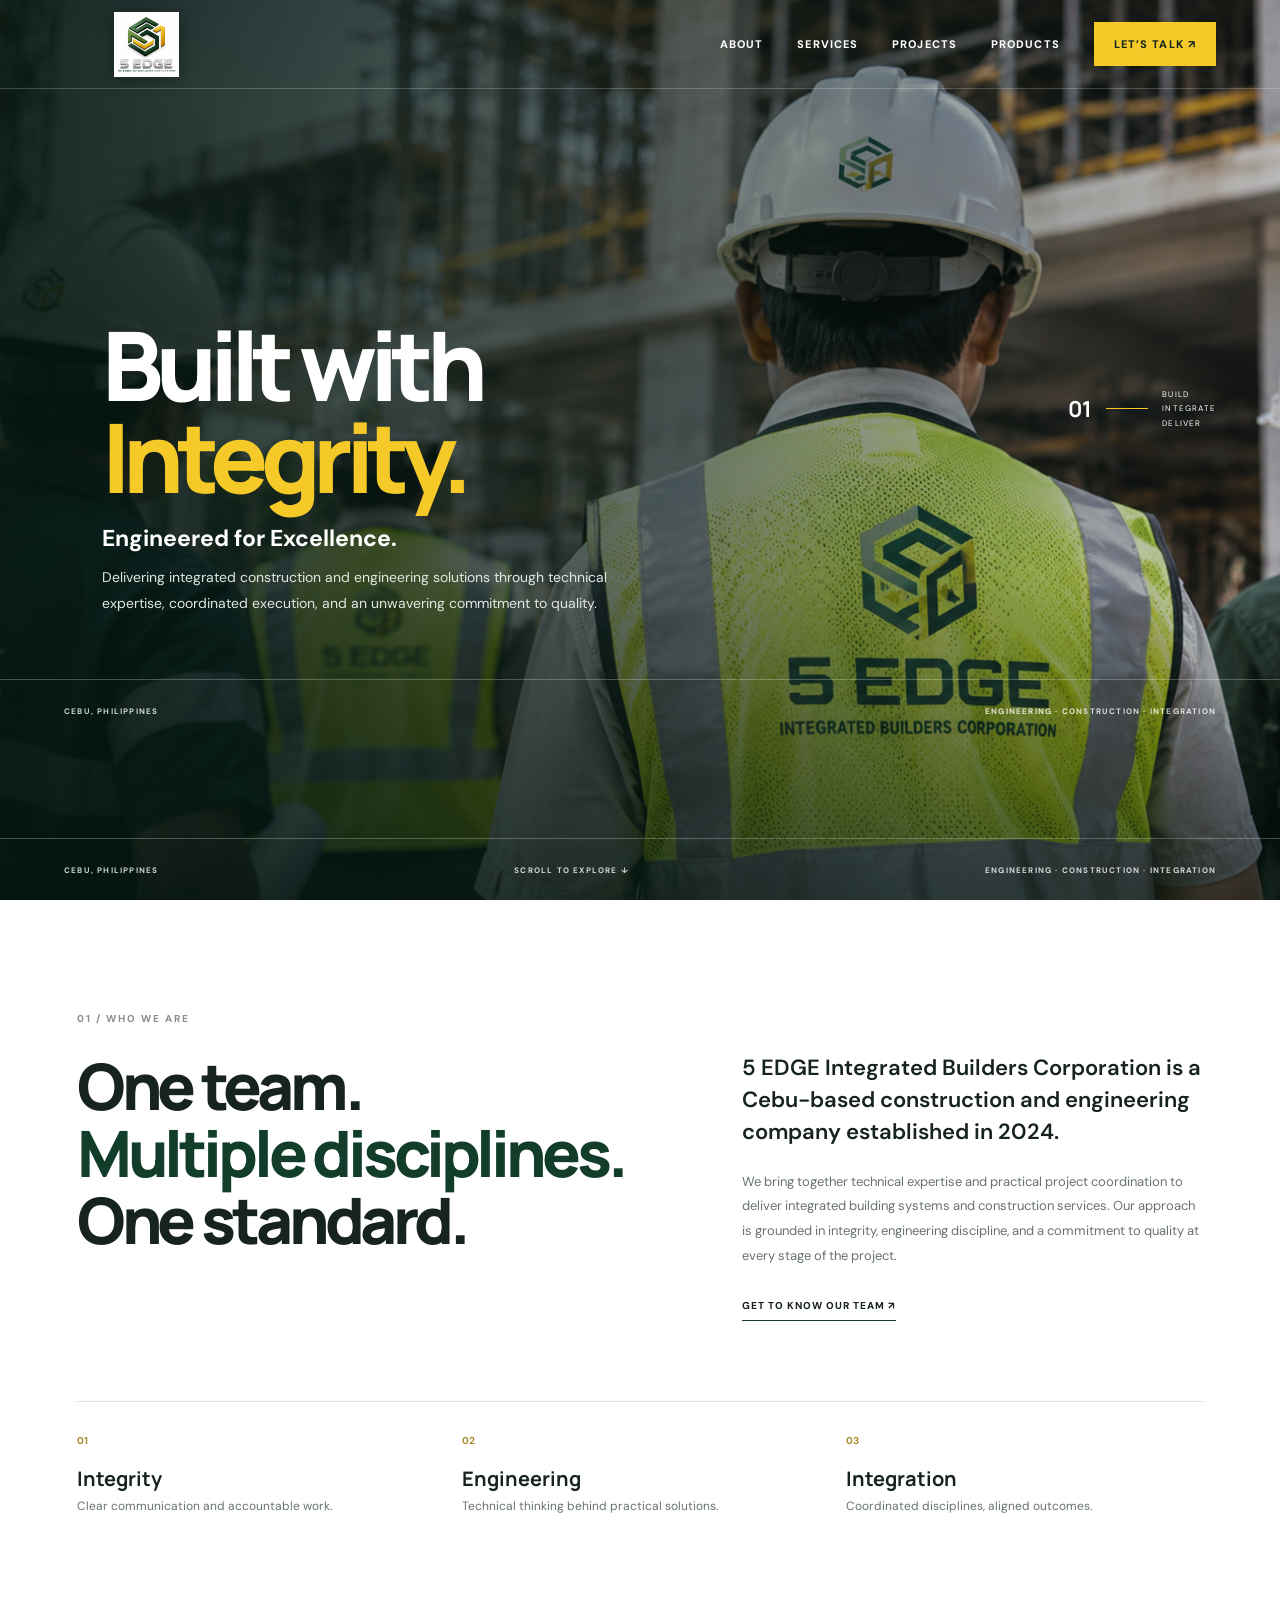
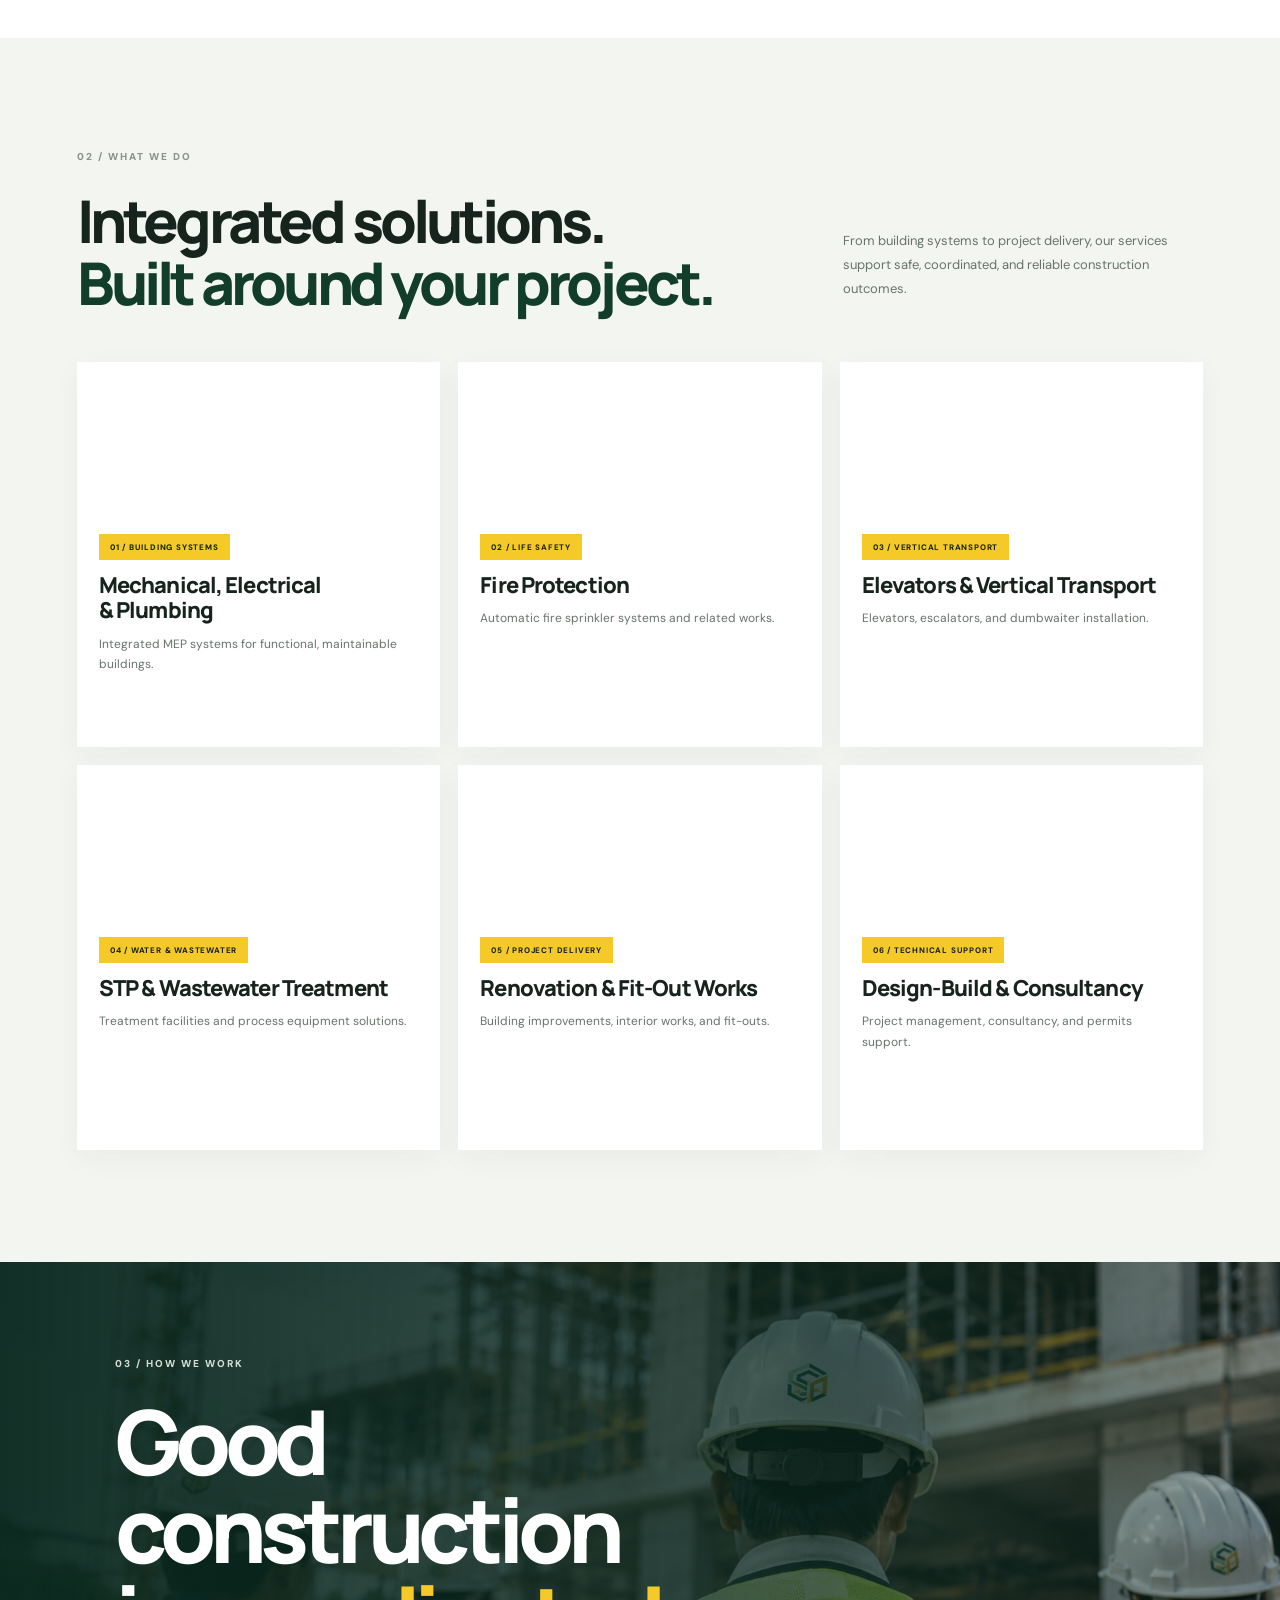
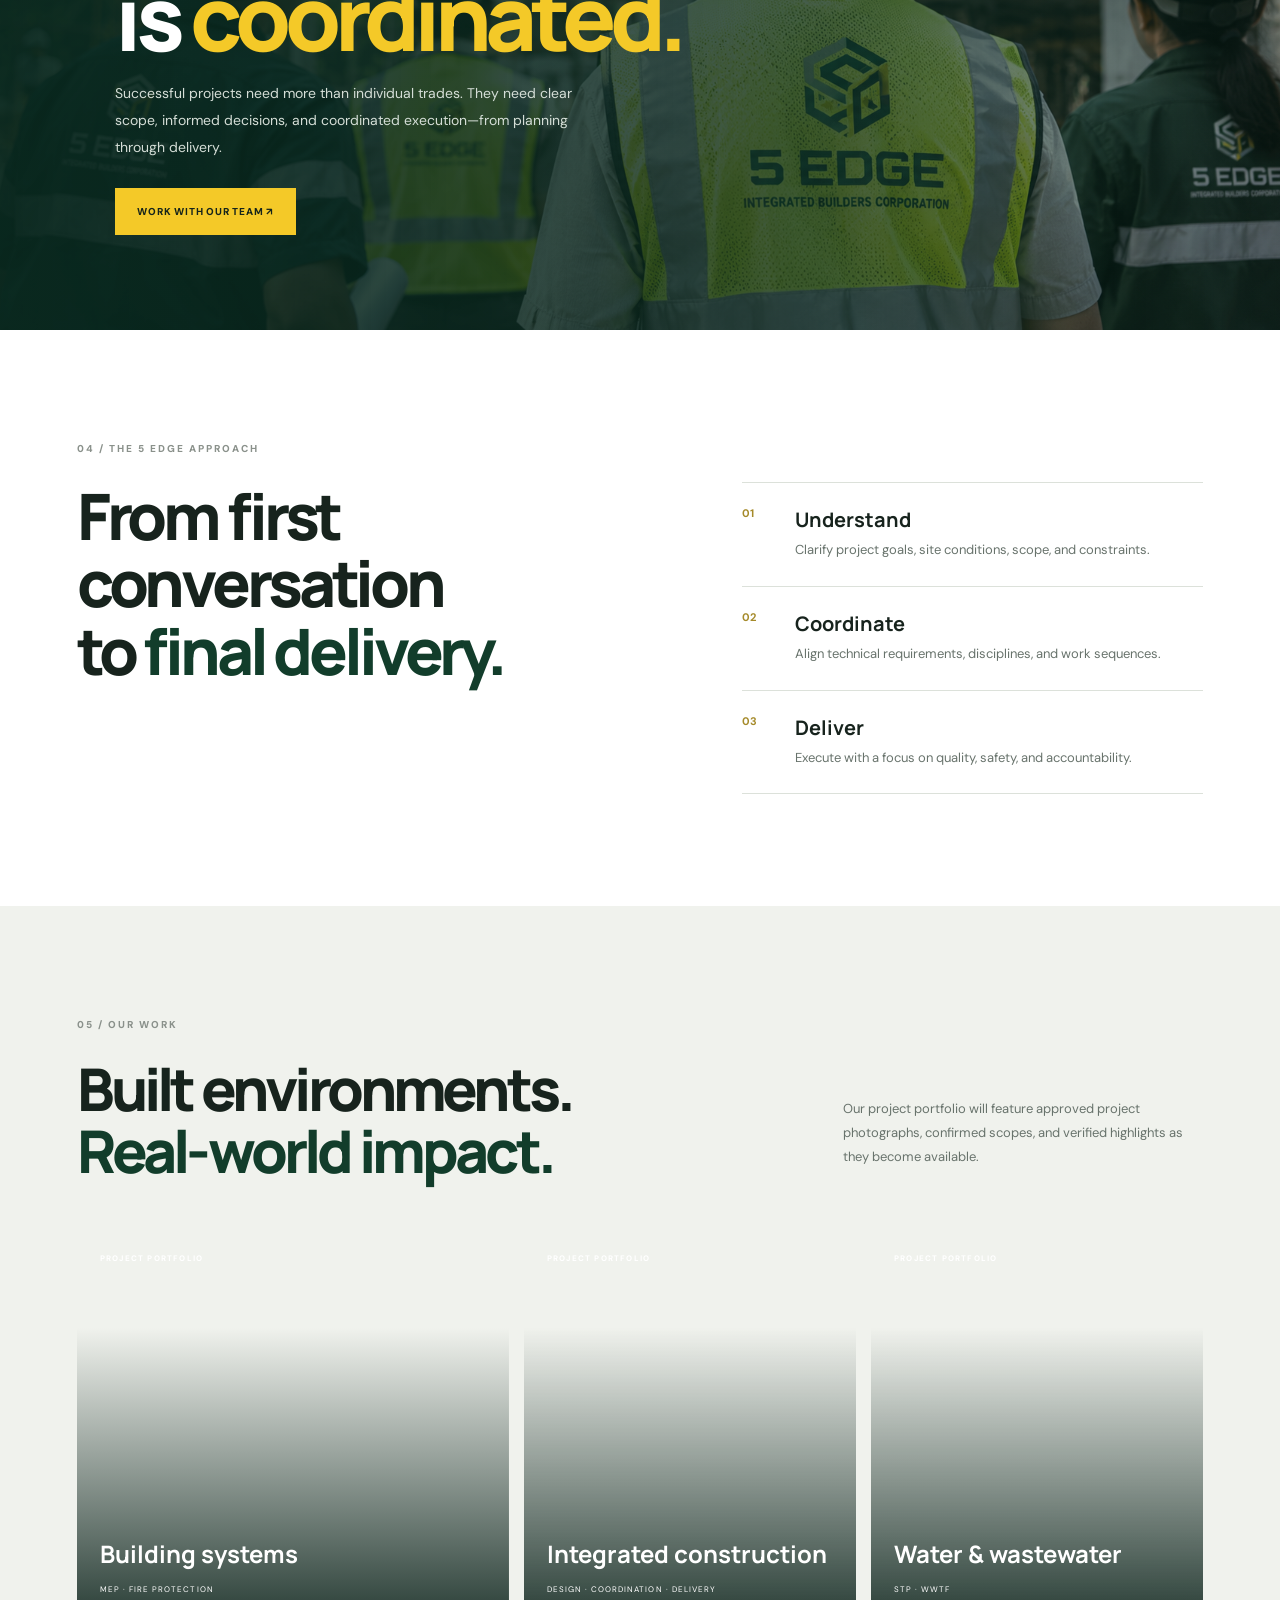
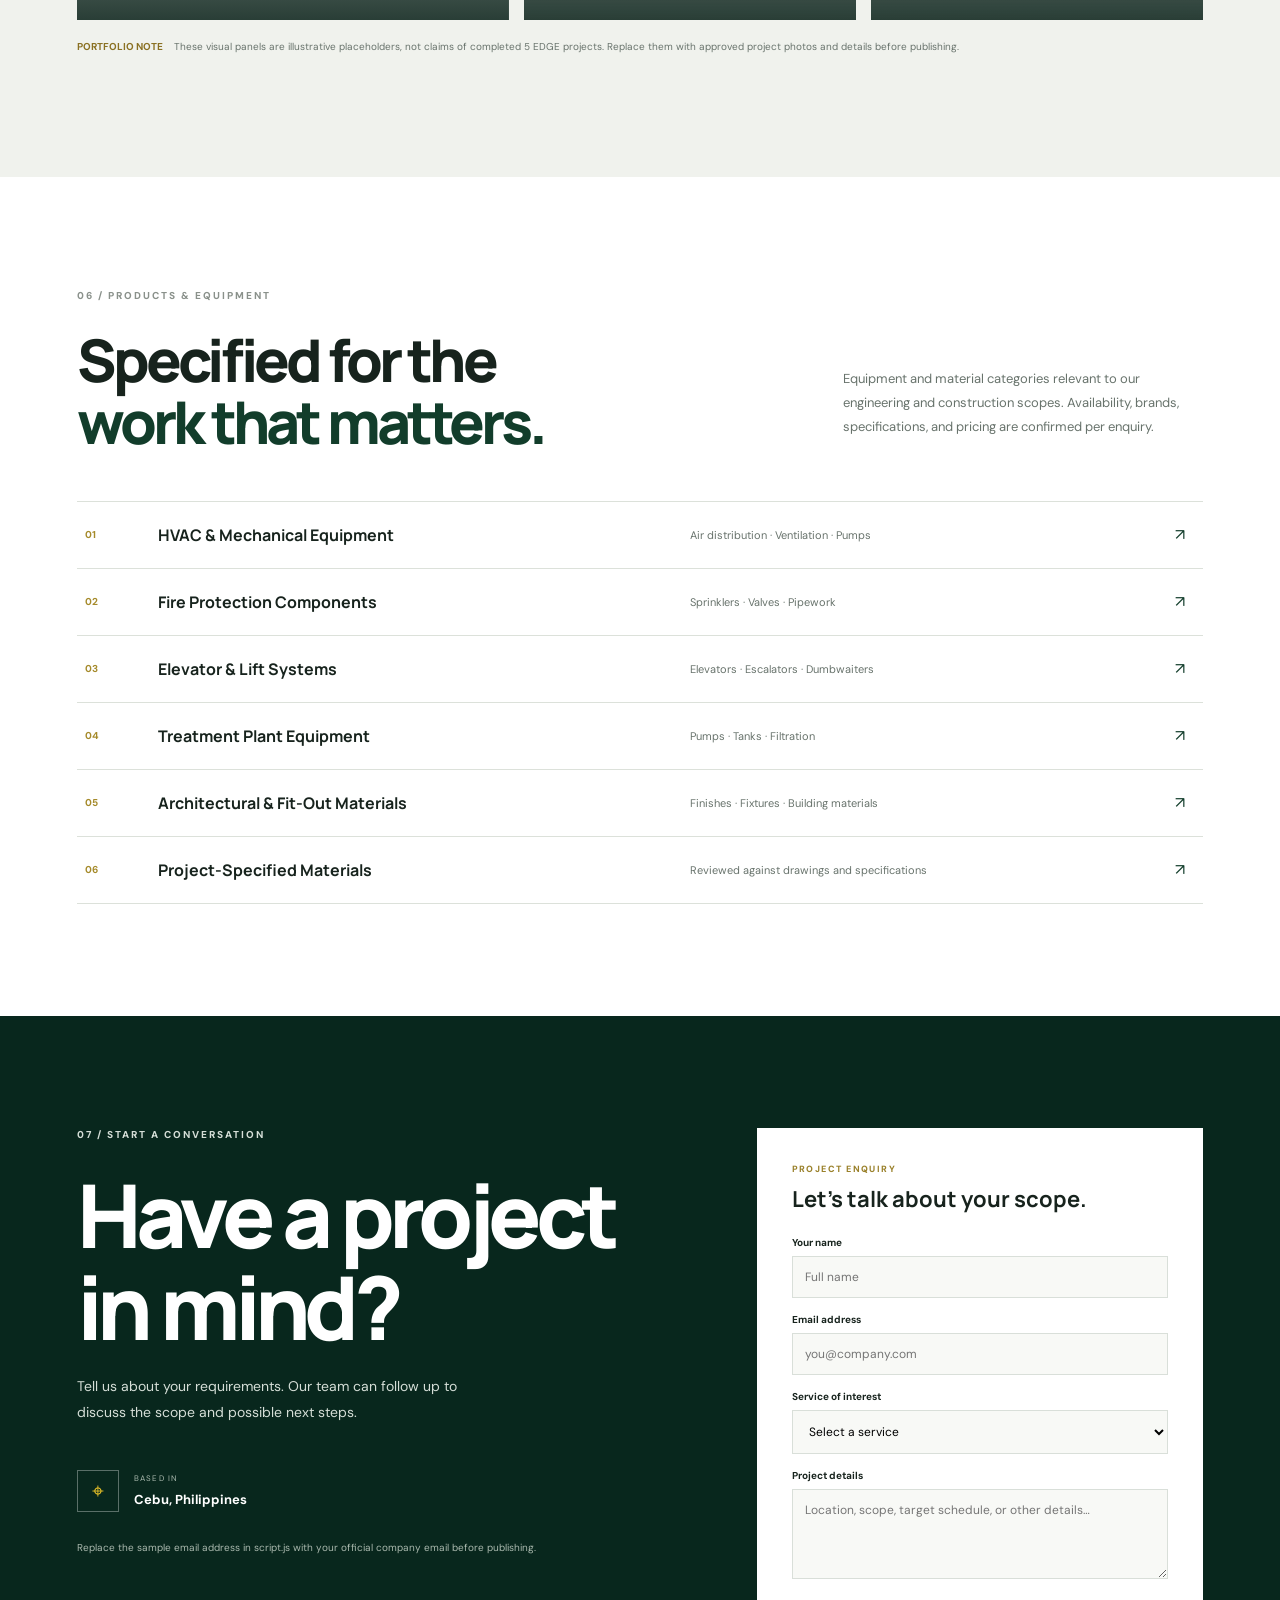
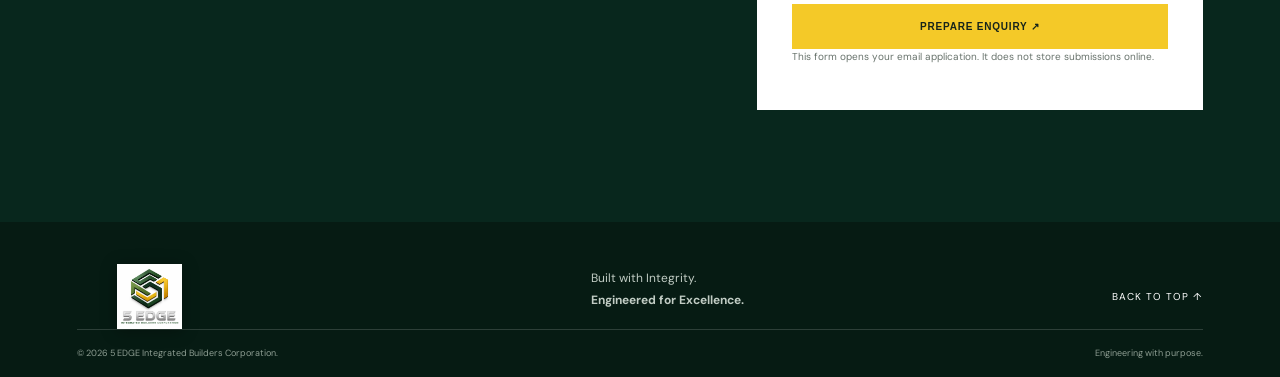
==== index.html @ 118cec7f "Update index.html" ====
<!DOCTYPE html>
<!DOCTYPE html>
<html lang="en">
 <head>
  <meta charset="utf-8"/>
  <meta content="width=device-width,initial-scale=1" name="viewport"/>
  <meta content="#123d2b" name="theme-color"/>
  <meta content="5 EDGE Integrated Builders Corporation delivers integrated construction and engineering solutions." name="description"/>
  <title>
   5 EDGE Integrated Builders Corporation | Engineering &amp; Construction
  </title>
  <link href="assets/company-logo.png" rel="icon"/>
  <link href="https://fonts.googleapis.com" rel="preconnect"/>
  <link crossorigin="" href="https://fonts.gstatic.com" rel="preconnect"/>
  <link href="https://fonts.googleapis.com/css2?family=DM+Sans:wght@400;500;600;700;800&amp;family=Manrope:wght@400;500;600;700;800&amp;display=swap" rel="stylesheet"/>
  <link href="styles.css" rel="stylesheet"/>
 </head>
 <body>
  <a class="skip" href="#main">
   Skip to content
  </a>
  <header class="header" id="top">
   <div class="nav-wrap">
    <a class="brand" href="#top">
     <img alt="5 EDGE Integrated Builders Corporation" src="assets/company-logo.png"/>
    </a>
    <button aria-expanded="false" aria-label="Open navigation" class="menu-toggle">
     ☰
    </button>
    <nav id="nav">
     <a href="#about">
      About
     </a>
     <a href="#services">
      Services
     </a>
     <a href="#projects">
      Projects
     </a>
     <a href="#products">
      Products
     </a>
     <a class="nav-cta" href="#contact">
      Let&rsquo;s Talk &nearrow;
     </a>
    </nav>
   </div>
  </header>
  <main id="main">
   <section class="hero">
    <div class="hero-photo">
    </div>
    <div class="hero-overlay">
    </div>
    <div class="hero-content">

    <!-- COMPANY TAGLINE -->
    <h1>
        Built with
        <br>
        <em>Integrity.</em>
    </h1>

    <h2>
        Engineered for Excellence.
    </h2>

    <!-- COMPANY DESCRIPTION -->
    <p class="hero-desc">
        Delivering integrated construction and engineering
        solutions through technical expertise, coordinated
        execution, and an unwavering commitment to quality.
    </p>

    <!-- HERO FOOTER -->
    <div class="hero-foot">

        <span>
            CEBU, PHILIPPINES
        </span>

        <span>
            ENGINEERING &middot; CONSTRUCTION &middot; INTEGRATION
        </span>

    </div>

    </div>
    <div class="hero-index">
     <b>
      01
     </b>
     <span>
     </span>
     <small>
      BUILD
      <br/>
      INTEGRATE
      <br/>
      DELIVER
     </small>
    </div>
    <div class="hero-foot">
     <span>
      CEBU, PHILIPPINES
     </span>
     <span>
      SCROLL TO EXPLORE &darr;
     </span>
     <span>
      ENGINEERING &middot; CONSTRUCTION &middot; INTEGRATION
     </span>
    </div>
   </section>
   <section class="section intro" id="about">
    <p class="kicker">
     01 / WHO WE ARE
    </p>
    <div class="two-col">
     <h2>
      One team.
      <br/>
      <span>
       Multiple disciplines.
      </span>
      <br/>
      One standard.
     </h2>
     <div>
      <p class="lead">
       5 EDGE Integrated Builders Corporation is a Cebu-based construction and engineering company established in 2024.
      </p>
      <p>
       We bring together technical expertise and practical project coordination to deliver integrated building systems and construction services. Our approach is grounded in integrity, engineering discipline, and a commitment to quality at every stage of the project.
      </p>
      <a class="underlink" href="#contact">
       Get to know our team &nearrow;
      </a>
     </div>
    </div>
    <div class="values">
     <article>
      <b>
       01
      </b>
      <h3>
       Integrity
      </h3>
      <p>
       Clear communication and accountable work.
      </p>
     </article>
     <article>
      <b>
       02
      </b>
      <h3>
       Engineering
      </h3>
      <p>
       Technical thinking behind practical solutions.
      </p>
     </article>
     <article>
      <b>
       03
      </b>
      <h3>
       Integration
      </h3>
      <p>
       Coordinated disciplines, aligned outcomes.
      </p>
     </article>
    </div>
   </section>
   <section class="section services" id="services">
    <div class="section-heading">
     <div>
      <p class="kicker">
       02 / WHAT WE DO
      </p>
      <h2>
       Integrated solutions.
       <br/>
       <span>
        Built around your project.
       </span>
      </h2>
     </div>
     <p>
      From building systems to project delivery, our services support safe, coordinated, and reliable construction outcomes.
     </p>
    </div>
    <div class="service-grid">
     <article class="service-card">
      <div class="service-img img-mep">
      </div>
      <small>
       01 / BUILDING SYSTEMS
      </small>
      <h3>
       Mechanical, Electrical
       <br/>
       &amp; Plumbing
      </h3>
      <p>
       Integrated MEP systems for functional, maintainable buildings.
      </p>
     </article>
     <article class="service-card">
      <div class="service-img img-fire">
      </div>
      <small>
       02 / LIFE SAFETY
      </small>
      <h3>
       Fire Protection
      </h3>
      <p>
       Automatic fire sprinkler systems and related works.
      </p>
     </article>
     <article class="service-card">
      <div class="service-img img-lift">
      </div>
      <small>
       03 / VERTICAL TRANSPORT
      </small>
      <h3>
       Elevators &amp; Vertical Transport
      </h3>
      <p>
       Elevators, escalators, and dumbwaiter installation.
      </p>
     </article>
     <article class="service-card">
      <div class="service-img img-water">
      </div>
      <small>
       04 / WATER &amp; WASTEWATER
      </small>
      <h3>
       STP &amp; Wastewater Treatment
      </h3>
      <p>
       Treatment facilities and process equipment solutions.
      </p>
     </article>
     <article class="service-card">
      <div class="service-img img-fitout">
      </div>
      <small>
       05 / PROJECT DELIVERY
      </small>
      <h3>
       Renovation &amp; Fit-Out Works
      </h3>
      <p>
       Building improvements, interior works, and fit-outs.
      </p>
     </article>
     <article class="service-card">
      <div class="service-img img-design">
      </div>
      <small>
       06 / TECHNICAL SUPPORT
      </small>
      <h3>
       Design-Build &amp; Consultancy
      </h3>
      <p>
       Project management, consultancy, and permits support.
      </p>
     </article>
    </div>
   </section>
   <section class="statement">
    <div class="statement-content">
     <p class="kicker light">
      03 / HOW WE WORK
     </p>
     <h2>
      Good construction
      <br/>
      is
      <em>
       coordinated.
      </em>
     </h2>
     <p>
      Successful projects need more than individual trades. They need clear scope, informed decisions, and coordinated execution&mdash;from planning through delivery.
     </p>
     <a class="btn" href="#contact">
      Work with our team &nearrow;
     </a>
    </div>
   </section>
   <section class="section process">
    <p class="kicker">
     04 / THE 5 EDGE APPROACH
    </p>
    <div class="two-col">
     <h2>
      From first conversation
      <br/>
      to
      <span>
       final delivery.
      </span>
     </h2>
     <div class="steps">
      <article>
       <b>
        01
       </b>
       <div>
        <h3>
         Understand
        </h3>
        <p>
         Clarify project goals, site conditions, scope, and constraints.
        </p>
       </div>
      </article>
      <article>
       <b>
        02
       </b>
       <div>
        <h3>
         Coordinate
        </h3>
        <p>
         Align technical requirements, disciplines, and work sequences.
        </p>
       </div>
      </article>
      <article>
       <b>
        03
       </b>
       <div>
        <h3>
         Deliver
        </h3>
        <p>
         Execute with a focus on quality, safety, and accountability.
        </p>
       </div>
      </article>
     </div>
    </div>
   </section>
   <section class="section projects" id="projects">
    <div class="section-heading">
     <div>
      <p class="kicker">
       05 / OUR WORK
      </p>
      <h2>
       Built environments.
       <br/>
       <span>
        Real-world impact.
       </span>
      </h2>
     </div>
     <p>
      Our project portfolio will feature approved project photographs, confirmed scopes, and verified highlights as they become available.
     </p>
    </div>
    <div class="project-grid">
     <article class="project p1">
      <span>
       PROJECT PORTFOLIO
      </span>
      <div>
       <h3>
        Building systems
       </h3>
       <small>
        MEP &middot; FIRE PROTECTION
       </small>
      </div>
     </article>
     <article class="project p2">
      <span>
       PROJECT PORTFOLIO
      </span>
      <div>
       <h3>
        Integrated construction
       </h3>
       <small>
        DESIGN &middot; COORDINATION &middot; DELIVERY
       </small>
      </div>
     </article>
     <article class="project p3">
      <span>
       PROJECT PORTFOLIO
      </span>
      <div>
       <h3>
        Water &amp; wastewater
       </h3>
       <small>
        STP &middot; WWTF
       </small>
      </div>
     </article>
    </div>
    <p class="note">
     <b>
      PORTFOLIO NOTE
     </b>
     These visual panels are illustrative placeholders, not claims of completed 5 EDGE projects. Replace them with approved project photos and details before publishing.
    </p>
   </section>
   <section class="section products" id="products">
    <div class="section-heading">
     <div>
      <p class="kicker">
       06 / PRODUCTS &amp; EQUIPMENT
      </p>
      <h2>
       Specified for the
       <br/>
       <span>
        work that matters.
       </span>
      </h2>
     </div>
     <p>
      Equipment and material categories relevant to our engineering and construction scopes. Availability, brands, specifications, and pricing are confirmed per enquiry.
     </p>
    </div>
    <div class="product-list">
     <a href="#contact">
      <b>
       01
      </b>
      <strong>
       HVAC &amp; Mechanical Equipment
      </strong>
      <small>
       Air distribution &middot; Ventilation &middot; Pumps
      </small>
      <i>
       &nearrow;
      </i>
     </a>
     <a href="#contact">
      <b>
       02
      </b>
      <strong>
       Fire Protection Components
      </strong>
      <small>
       Sprinklers &middot; Valves &middot; Pipework
      </small>
      <i>
       &nearrow;
      </i>
     </a>
     <a href="#contact">
      <b>
       03
      </b>
      <strong>
       Elevator &amp; Lift Systems
      </strong>
      <small>
       Elevators &middot; Escalators &middot; Dumbwaiters
      </small>
      <i>
       &nearrow;
      </i>
     </a>
     <a href="#contact">
      <b>
       04
      </b>
      <strong>
       Treatment Plant Equipment
      </strong>
      <small>
       Pumps &middot; Tanks &middot; Filtration
      </small>
      <i>
       &nearrow;
      </i>
     </a>
     <a href="#contact">
      <b>
       05
      </b>
      <strong>
       Architectural &amp; Fit-Out Materials
      </strong>
      <small>
       Finishes &middot; Fixtures &middot; Building materials
      </small>
      <i>
       &nearrow;
      </i>
     </a>
     <a href="#contact">
      <b>
       06
      </b>
      <strong>
       Project-Specified Materials
      </strong>
      <small>
       Reviewed against drawings and specifications
      </small>
      <i>
       &nearrow;
      </i>
     </a>
    </div>
   </section>
   <section class="section contact" id="contact">
    <div class="contact-grid">
     <div>
      <p class="kicker light">
       07 / START A CONVERSATION
      </p>
      <h2>
       Have a project
       <br/>
       in mind?
      </h2>
      <p class="contact-lead">
       Tell us about your requirements. Our team can follow up to discuss the scope and possible next steps.
      </p>
      <div class="location">
       <span>
        &target;
       </span>
       <div>
        <small>
         BASED IN
        </small>
        <b>
         Cebu, Philippines
        </b>
       </div>
      </div>
      <p class="reminder">
       Replace the sample email address in script.js with your official company email before publishing.
      </p>
     </div>
     <form id="contact-form">
      <p class="form-kicker">
       PROJECT ENQUIRY
      </p>
      <h3>
       Let&rsquo;s talk about your scope.
      </h3>
      <label for="name">
       Your name
      </label>
      <input id="name" name="name" placeholder="Full name" required=""/>
      <label for="email">
       Email address
      </label>
      <input id="email" name="email" placeholder="you@company.com" required="" type="email"/>
      <label for="service">
       Service of interest
      </label>
      <select id="service" name="service" required="">
       <option value="">
        Select a service
       </option>
       <option>
        Mechanical, Electrical &amp; Plumbing (MEP)
       </option>
       <option>
        Automatic Fire Sprinkler Systems
       </option>
       <option>
        Elevators, Escalators &amp; Dumbwaiters
       </option>
       <option>
        STP &amp; Wastewater Treatment
       </option>
       <option>
        Renovation &amp; Fit-Out Works
       </option>
       <option>
        Design-Build, Project Management &amp; Consultancy
       </option>
       <option>
        Permits Processing &amp; Compliance
       </option>
       <option>
        Other / Not sure yet
       </option>
      </select>
      <label for="message">
       Project details
      </label>
      <textarea id="message" name="message" placeholder="Location, scope, target schedule, or other details&hellip;" required="" rows="4"></textarea>
      <button class="btn submit" type="submit">
       Prepare enquiry &nearrow;
      </button>
      <p class="hint">
       This form opens your email application. It does not store submissions online.
      </p>
      <p id="form-status" role="status">
      </p>
     </form>
    </div>
   </section>
  </main>
  <footer>
   <div class="footer-main">
    <img alt="5 EDGE logo" src="assets/company-logo.png"/>
    <p>
     Built with Integrity.
     <br/>
     <strong>
      Engineered for Excellence.
     </strong>
    </p>
    <a href="#top">
     Back to top &uarr;
    </a>
   </div>
   <div class="footer-bottom">
    <span>
     &copy;
     <span id="year">
     </span>
     5 EDGE Integrated Builders Corporation.
    </span>
    <span>
     Engineering with purpose.
    </span>
   </div>
  </footer>
  <script src="script.js">
  </script>
 </body>
</html>
---- styles.css ----
:root
{
    --green:#123d2b;
    --deep:#08271d;
    --yellow:#f4c928;
    --ink:#17231d;
    --muted:#68736c;
    --paper:#f3f5f1;
    --line:#dce1da;
    --display:Manrope,sans-serif;
    --body:"DM Sans",sans-serif;
    --max:1440px
}
*
{
    box-sizing:border-box
}
html
{
    scroll-behavior:smooth;
    scroll-padding-top:80px
}
body
{
    margin:0;
    background:var(--paper);
    color:var(--ink);
    font-family:var(--body);
    -webkit-font-smoothing:antialiased
}
a
{
    color:inherit;
    text-decoration:none
}
.skip
{
    position:absolute;
    left:-999px
}
.skip:focus
{
    left:10px;
    top:10px;
    z-index:100;
    background:white;
    padding:12px
}
.header
{
    position:absolute;
    z-index:10;
    inset:0 0 auto;
    color:white;
    border-bottom:1px solid #ffffff35
}
.nav-wrap
{
    height:88px;
    max-width:var(--max);
    margin:auto;
    padding:0 5%;
    display:flex;
    align-items:center;
    justify-content:space-between
}
.brand
{
    width:165px;
    height:65px;
    display:block
}
.brand img,footer img
{
    width:100%;
    height:100%;
    object-fit:contain;
    filter:drop-shadow(0 2px 8px #0005)
}
nav
{
    display:flex;
    align-items:center;
    gap:34px;
    font-size:11px;
    font-weight:800;
    letter-spacing:.1em;
    text-transform:uppercase
}
nav a:hover
{
    color:var(--yellow)
}
.nav-cta
{
    background:var(--yellow);
    color:#15251b;
    padding:15px 20px
}
.menu-toggle
{
    display:none
}
.hero
{
    height:min(100svh,980px);
    min-height:730px;
    position:relative;
    display:flex;
    align-items:center;
    background:var(--deep);
    color:white;
    overflow:hidden
}
.hero-photo,.hero-overlay
{
    position:absolute;
    inset:0
}
.hero-photo
{
    background:url("assets/hero-5edge.png") center 43%/cover no-repeat
}
.hero-overlay
{
    background:linear-gradient(90deg,#041610e8 0%,#041610a8 44%,#04161022 100%),linear-gradient(0deg,#04161088,transparent 36%)
}
.hero-content
{
    position:relative;
    z-index:2;
    width:min(var(--max),100%);
    padding:130px 8% 110px;
    margin:auto
}
.eyebrow,.kicker
{
    font-size:10px;
    letter-spacing:.2em;
    font-weight:800;
    text-transform:uppercase
}
.eyebrow
{
    display:flex;
    align-items:center;
    gap:12px;
    color:#e4e9e4
}
.eyebrow i
{
    width:30px;
    height:2px;
    background:var(--yellow)
}
h1,h2,h3,p
{
    margin-top:0
}
.hero h1
{
    font:800 clamp(60px,7.5vw,112px)/.96 var(--display);
    letter-spacing:-.075em;
    margin:30px 0 20px
}
.hero h1 em
{
    font-style:normal;
    color:var(--yellow)
}
.hero h2
{
    font-size:clamp(17px,2vw,23px);
    margin:0 0 12px
}
.hero-desc
{
    max-width:540px;
    color:#e1e7e2;
    font-size:14px;
    line-height:1.85
}
.actions
{
    display:flex;
    align-items:center;
    gap:30px;
    margin-top:30px
}
.btn
{
    display:inline-flex;
    align-items:center;
    justify-content:center;
    background:var(--yellow);
    color:#16241b;
    padding:17px 22px;
    font-size:10px;
    font-weight:800;
    letter-spacing:.08em;
    text-transform:uppercase;
    border:0;
    cursor:pointer;
    transition:.2s
}
.btn:hover
{
    background:#ffda43;
    transform:translateY(-3px)
}
.plain-link
{
    font-size:12px;
    font-weight:700
}
.plain-link:hover
{
    color:var(--yellow)
}
.hero-index
{
    position:absolute;
    right:5%;
    top:43%;
    z-index:2;
    display:flex;
    align-items:center;
    gap:14px
}
.hero-index b
{
    font:700 22px var(--display)
}
.hero-index>span
{
    width:42px;
    height:1px;
    background:var(--yellow)
}
.hero-index small
{
    font-size:8px;
    line-height:1.8;
    letter-spacing:.15em
}
.hero-foot
{
    position:absolute;
    bottom:0;
    left:0;
    right:0;
    min-height:62px;
    padding:0 5%;
    display:flex;
    justify-content:space-between;
    align-items:center;
    border-top:1px solid #ffffff40;
    font-size:8px;
    letter-spacing:.15em;
    font-weight:800;
    color:#ffffffc9
}
.section
{
    padding:112px max(6%,calc((100% - var(--max))/2))
}
.kicker
{
    color:#8a918b;
    margin-bottom:27px
}
.light
{
    color:#d5ded7
}
.intro
{
    background:white
}
.two-col
{
    display:grid;
    grid-template-columns:1.1fr .9fr;
    gap:9%;
    align-items:start
}
.two-col h2,.section-heading h2,.process h2,.contact h2
{
    font:800 clamp(40px,5vw,68px)/1.05 var(--display);
    letter-spacing:-.065em;
    margin:0
}
.two-col h2 span,.section-heading h2 span,.process h2 span
{
    color:var(--green)
}
.lead
{
    font-size:22px;
    line-height:1.45;
    font-weight:600
}
.two-col p:not(.lead)
{
    font-size:13px;
    line-height:1.9;
    color:var(--muted)
}
.underlink
{
    display:inline-block;
    margin-top:18px;
    padding-bottom:8px;
    border-bottom:1px solid var(--green);
    font-size:10px;
    font-weight:800;
    text-transform:uppercase;
    letter-spacing:.1em
}
.values
{
    display:grid;
    grid-template-columns:repeat(3,1fr);
    gap:28px;
    margin-top:80px;
    padding-top:26px;
    border-top:1px solid var(--line)
}
.values b
{
    font-size:10px;
    color:#a58a2a
}
.values h3
{
    font:700 20px var(--display);
    margin:16px 0 6px
}
.values p
{
    font-size:12px;
    color:var(--muted)
}
.services
{
    background:var(--paper)
}
.section-heading
{
    display:flex;
    align-items:end;
    justify-content:space-between;
    gap:50px;
    margin-bottom:48px
}
.section-heading>p
{
    max-width:360px;
    color:var(--muted);
    font-size:13px;
    line-height:1.85
}
.section-heading h2
{
    font-size:clamp(38px,4.6vw,62px)
}
.service-grid
{
    display:grid;
    grid-template-columns:repeat(3,1fr);
    gap:18px
}
.service-card
{
    background:white;
    min-height:385px;
    box-shadow:0 8px 28px #15251b0b;
    transition:.25s
}
.service-card:hover
{
    transform:translateY(-5px);
    box-shadow:0 18px 38px #15251b19
}
.service-img
{
    height:185px;
    background-size:cover;
    background-position:center
}
.service-card small
{
    display:inline-block;
    margin:0 22px;
    padding:8px 11px;
    background:var(--yellow);
    font-size:8px;
    letter-spacing:.1em;
    font-weight:800;
    transform:translateY(-50%)
}
.service-card h3
{
    font:800 22px/1.15 var(--display);
    letter-spacing:-.04em;
    margin:0 22px 10px
}
.service-card p
{
    font-size:12px;
    color:var(--muted);
    line-height:1.7;
    margin:0 22px 25px
}
.img-mep
{
    background-image:url("https://images.unsplash.com/photo-1581092921461-eab62e97a780?auto=format&fit=crop&w=1000&q=85")
}
.img-fire
{
    background-image:url("https://images.unsplash.com/photo-1607472586893-edb57bdc0e39?auto=format&fit=crop&w=1000&q=85")
}
.img-lift
{
    background-image:url("https://images.unsplash.com/photo-1511818966892-d7d671e672a2?auto=format&fit=crop&w=1000&q=85")
}
.img-water
{
    background-image:url("https://images.unsplash.com/photo-1532094349884-543bc11b234d?auto=format&fit=crop&w=1000&q=85")
}
.img-fitout
{
    background-image:url("https://images.unsplash.com/photo-1497366754035-f200968a6e72?auto=format&fit=crop&w=1000&q=85")
}
.img-design
{
    background-image:url("https://images.unsplash.com/photo-1503387762-592deb58ef4e?auto=format&fit=crop&w=1000&q=85")
}
.statement
{
    min-height:590px;
    display:flex;
    align-items:center;
    color:white;
    background:linear-gradient(90deg,#08271df2,#08271dbb 65%,#08271d66),url("assets/hero-5edge.png") center/cover
}
.statement-content
{
    padding:95px 9%;
    max-width:800px
}
.statement h2
{
    font:800 clamp(55px,7vw,90px)/.98 var(--display);
    letter-spacing:-.07em;
    margin:0 0 20px
}
.statement h2 em
{
    font-style:normal;
    color:var(--yellow)
}
.statement-content>p:not(.kicker)
{
    max-width:480px;
    color:#d5ded7;
    font-size:14px;
    line-height:1.9;
    margin-bottom:28px
}
.process
{
    background:white
}
.steps article
{
    display:grid;
    grid-template-columns:35px 1fr;
    gap:18px;
    padding:23px 0;
    border-bottom:1px solid var(--line)
}
.steps article:first-child
{
    border-top:1px solid var(--line)
}
.steps b
{
    color:#a58a2a;
    font-size:11px
}
.steps h3
{
    font:700 20px var(--display);
    margin:0 0 5px
}
.steps p
{
    font-size:12px;
    line-height:1.7;
    color:var(--muted);
    margin:0
}
.projects
{
    background:#f0f2ed
}
.project-grid
{
    display:grid;
    grid-template-columns:1.3fr 1fr 1fr;
    gap:15px
}
.project
{
    height:390px;
    padding:23px;
    color:white;
    display:flex;
    flex-direction:column;
    justify-content:space-between;
    background-size:cover;
    background-position:center
}
.project span
{
    font-size:8px;
    font-weight:800;
    letter-spacing:.15em
}
.project h3
{
    font:700 24px var(--display);
    margin:0 0 6px
}
.project small
{
    font-size:8px;
    letter-spacing:.13em
}
.p1
{
    background-image:linear-gradient(0deg,#061e16d9,transparent 75%),url("https://images.unsplash.com/photo-1486406146926-c627a92ad1ab?auto=format&fit=crop&w=1200&q=85")
}
.p2
{
    background-image:linear-gradient(0deg,#061e16d9,transparent 75%),url("https://images.unsplash.com/photo-1541888946425-d81bb19240f5?auto=format&fit=crop&w=1000&q=85")
}
.p3
{
    background-image:linear-gradient(0deg,#061e16d9,transparent 75%),url("https://images.unsplash.com/photo-1532187863486-abf9dbad1b69?auto=format&fit=crop&w=1000&q=85")
}
.note
{
    font-size:10px;
    color:var(--muted);
    line-height:1.7;
    margin-top:18px
}
.note b
{
    color:#8a7123;
    margin-right:9px
}
.products
{
    background:white
}
.product-list
{
    border-top:1px solid var(--line)
}
.product-list a
{
    display:grid;
    grid-template-columns:55px 1.1fr 1fr 20px;
    gap:18px;
    align-items:center;
    padding:22px 8px;
    border-bottom:1px solid var(--line)
}
.product-list a:hover
{
    background:#f6f7f3
}
.product-list b
{
    font-size:10px;
    color:#a58a2a
}
.product-list strong
{
    font:700 16px var(--display)
}
.product-list small
{
    font-size:11px;
    color:var(--muted)
}
.product-list i
{
    font-style:normal;
    color:var(--green)
}
.contact
{
    background:var(--deep);
    color:white
}
.contact-grid
{
    display:grid;
    grid-template-columns:1fr .82fr;
    gap:12%;
    align-items:start
}
.contact h2
{
    font-size:clamp(55px,7vw,88px);
    margin-bottom:22px
}
.contact-lead
{
    max-width:430px;
    color:#d5ded7;
    font-size:14px;
    line-height:1.8
}
.location
{
    display:flex;
    align-items:center;
    gap:15px;
    margin-top:45px
}
.location>span
{
    width:42px;
    height:42px;
    border:1px solid #ffffff55;
    display:grid;
    place-items:center;
    color:var(--yellow);
    font-size:21px
}
.location small
{
    display:block;
    font-size:8px;
    letter-spacing:.15em;
    color:#aab9ae;
    margin-bottom:5px
}
.location b
{
    font-size:13px
}
.reminder
{
    font-size:10px;
    color:#aab9ae;
    margin-top:28px;
    line-height:1.6
}
form
{
    background:white;
    color:var(--ink);
    padding:35px
}
.form-kicker
{
    font-size:9px;
    color:#9a812b;
    letter-spacing:.16em;
    font-weight:800
}
form h3
{
    font:700 22px var(--display);
    margin-bottom:22px
}
label
{
    display:block;
    font-size:10px;
    font-weight:700;
    margin:15px 0 7px
}
input,select,textarea
{
    width:100%;
    padding:12px;
    border:1px solid #d9dfd9;
    background:#f8f9f6;
    font:12px var(--body)
}
textarea
{
    resize:vertical
}
.submit
{
    width:100%;
    margin-top:20px
}
.hint,#form-status
{
    font-size:10px;
    line-height:1.6;
    color:var(--muted)
}
footer
{
    background:#061b13;
    color:white;
    padding:42px 6% 18px
}
.footer-main,.footer-bottom
{
    max-width:var(--max);
    margin:auto;
    display:flex;
    align-items:center;
    justify-content:space-between;
    gap:25px
}
.footer-main img
{
    width:145px;
    height:65px;
    object-fit:contain
}
.footer-main p
{
    font-size:12px;
    line-height:1.8;
    color:#c1ccc4
}
.footer-main a:last-child
{
    font-size:10px;
    text-transform:uppercase;
    letter-spacing:.1em
}
.footer-bottom
{
    border-top:1px solid #ffffff28;
    padding-top:17px;
    color:#8d9d92;
    font-size:9px
}
@media(max-width:900px)
{
    .nav-wrap
    {
        height:76px
    }
    .section
    {
        padding:88px 6%
    }
    .service-grid
    {
        grid-template-columns:repeat(2,1fr)
    }
    .section-heading
    {
        align-items:start;
        flex-direction:column;
        gap:18px
    }
    .project-grid
    {
        grid-template-columns:1fr 1fr
    }
    .p1
    {
        grid-column:span 2
    }
    .contact-grid
    {
        gap:7%
    }
}
@media(max-width:640px)
{
    .nav-wrap
    {
        height:70px;
        padding:0 5%
    }
    .brand
    {
        width:125px;
        height:55px
    }
    .menu-toggle
    {
        display:block;
        background:none;
        border:0;
        color:white;
        font-size:24px
    }
    nav
    {
        display:none;
        position:absolute;
        top:69px;
        left:0;
        right:0;
        background:var(--deep);
        padding:20px 6%;
        flex-direction:column;
        align-items:stretch;
        gap:0
    }
    nav.open
    {
        display:flex
    }
    nav a:not(.nav-cta)
    {
        padding:14px 0;
        border-bottom:1px solid #ffffff25
    }
    .nav-cta
    {
        margin-top:15px;
        text-align:center
    }
    .hero
    {
        height:92svh;
        min-height:680px;
        max-height:850px;
        align-items:flex-end
    }
    .hero-photo
    {
        background-position:58% center
    }
    .hero-overlay
    {
        background:linear-gradient(0deg,#041610ed,#04161055 75%,#04161055)
    }
    .hero-content
    {
        padding:0 7% 115px
    }
    .hero h1
    {
        font-size:clamp(54px,14vw,76px);
        margin:20px 0 16px
    }
    .hero-desc
    {
        font-size:12px
    }
    .hero h2
    {
        font-size:16px
    }
    .actions
    {
        gap:17px;
        flex-wrap:wrap
    }
    .hero-index
    {
        display:none
    }
    .hero-foot
    {
        padding:0 6%;
        font-size:7px
    }
    .hero-foot span:last-child
    {
        display:none
    }
    .section
    {
        padding:74px 6%
    }
    .two-col,.contact-grid
    {
        grid-template-columns:1fr;
        gap:32px
    }
    .two-col h2,.section-heading h2
    {
        font-size:clamp(38px,11vw,54px)
    }
    .lead
    {
        font-size:19px
    }
    .values
    {
        grid-template-columns:1fr;
        gap:20px;
        margin-top:48px
    }
    .values article
    {
        display:grid;
        grid-template-columns:35px 1fr;
        column-gap:12px
    }
    .values b
    {
        grid-row:span 2
    }
    .values h3
    {
        margin:0 0 4px;
        font-size:17px
    }
    .service-grid
    {
        grid-template-columns:1fr;
        gap:14px
    }
    .service-card
    {
        min-height:360px
    }
    .service-img
    {
        height:180px
    }
    .statement
    {
        min-height:540px
    }
    .statement-content
    {
        padding:80px 7%
    }
    .statement h2
    {
        font-size:clamp(52px,13vw,70px)
    }
    .project-grid
    {
        grid-template-columns:1fr
    }
    .p1
    {
        grid-column:auto
    }
    .project
    {
        height:290px
    }
    .product-list a
    {
        grid-template-columns:30px 1fr 18px;
        gap:10px;
        padding:18px 2px
    }
    .product-list strong
    {
        font-size:13px
    }
    .product-list small
    {
        grid-column:2;
        grid-row:2;
        font-size:10px
    }
    .product-list i
    {
        grid-column:3;
        grid-row:1/3
    }
    form
    {
        padding:24px 19px
    }
    .contact h2
    {
        font-size:60px
    }
    .footer-main
    {
        flex-wrap:wrap
    }
    .footer-main p
    {
        order:3;
        width:100%;
        margin:0
    }
    .footer-bottom
    {
        align-items:flex-start;
        flex-direction:column;
        gap:10px
    }
}
@media(prefers-reduced-motion:reduce)
{
    html
    {
        scroll-behavior:auto
    }
    *,*::before,*::after
    {
        transition:none!important
    }
}
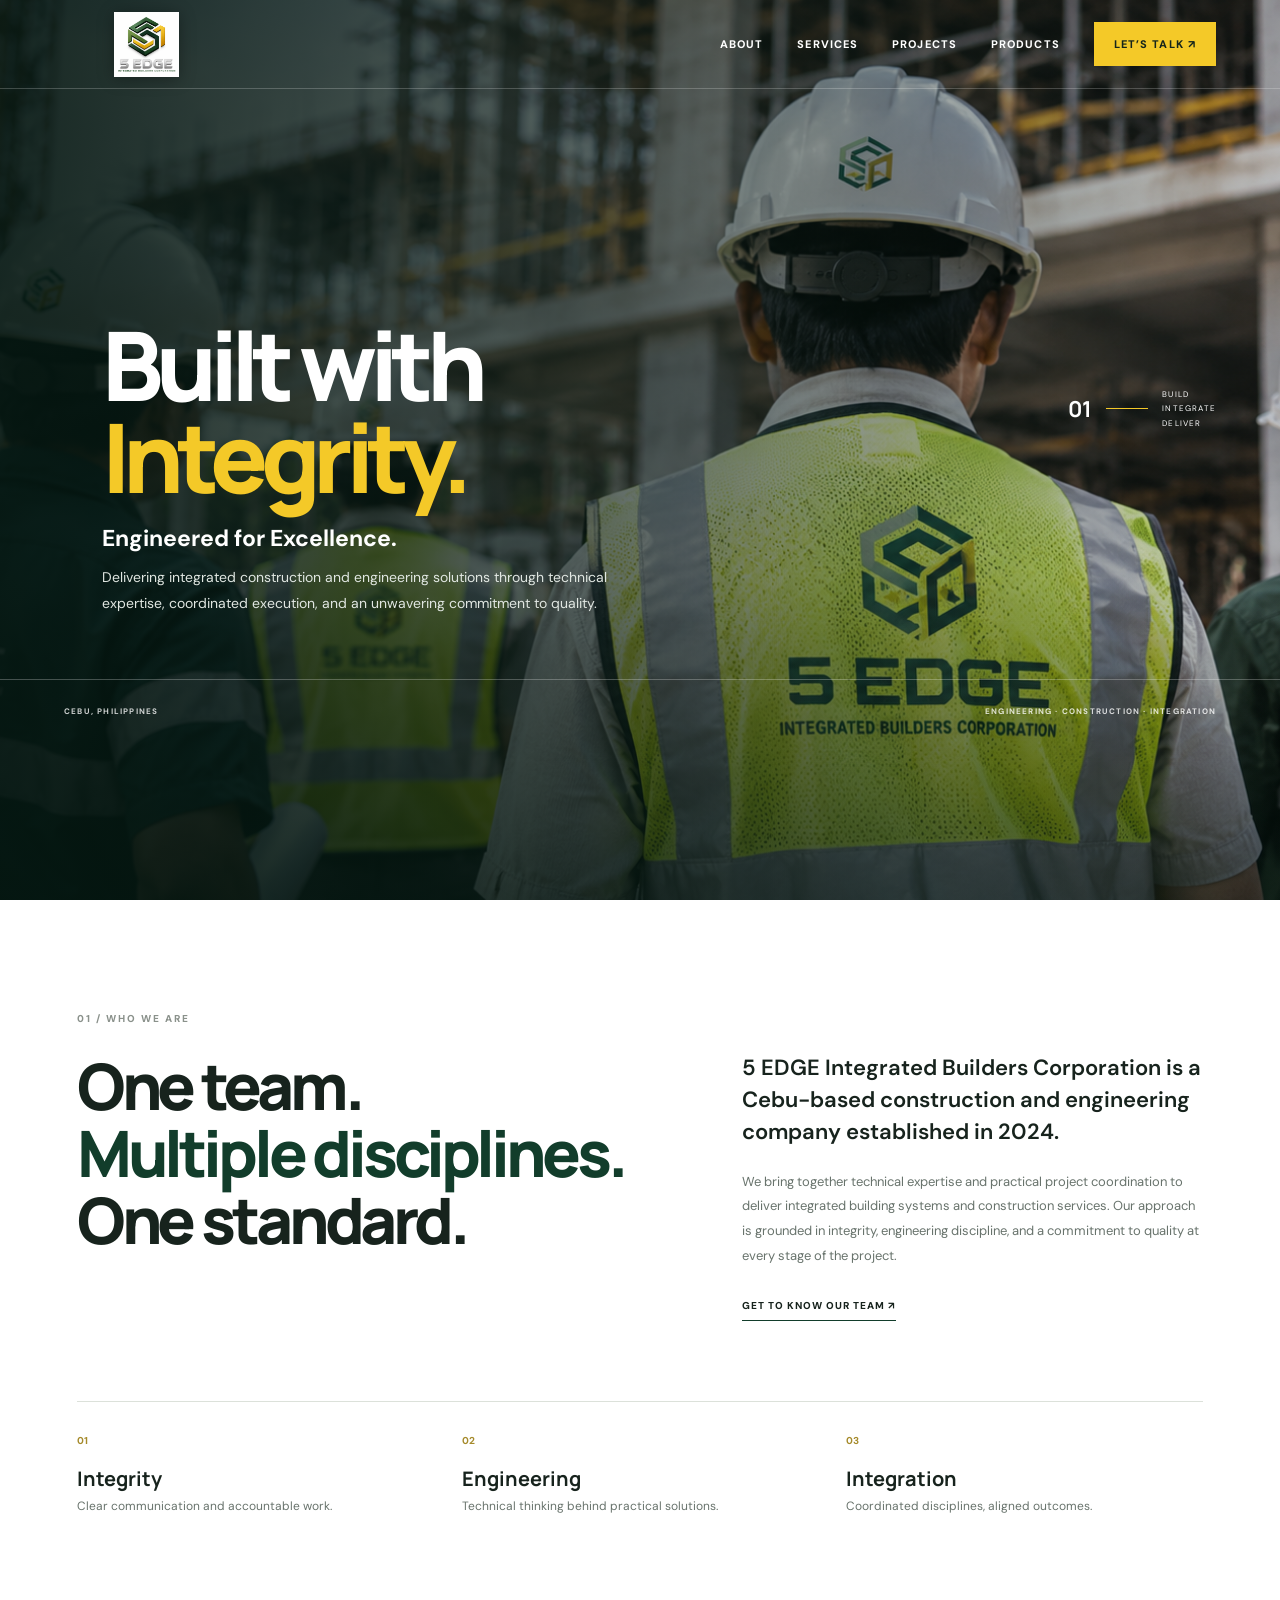
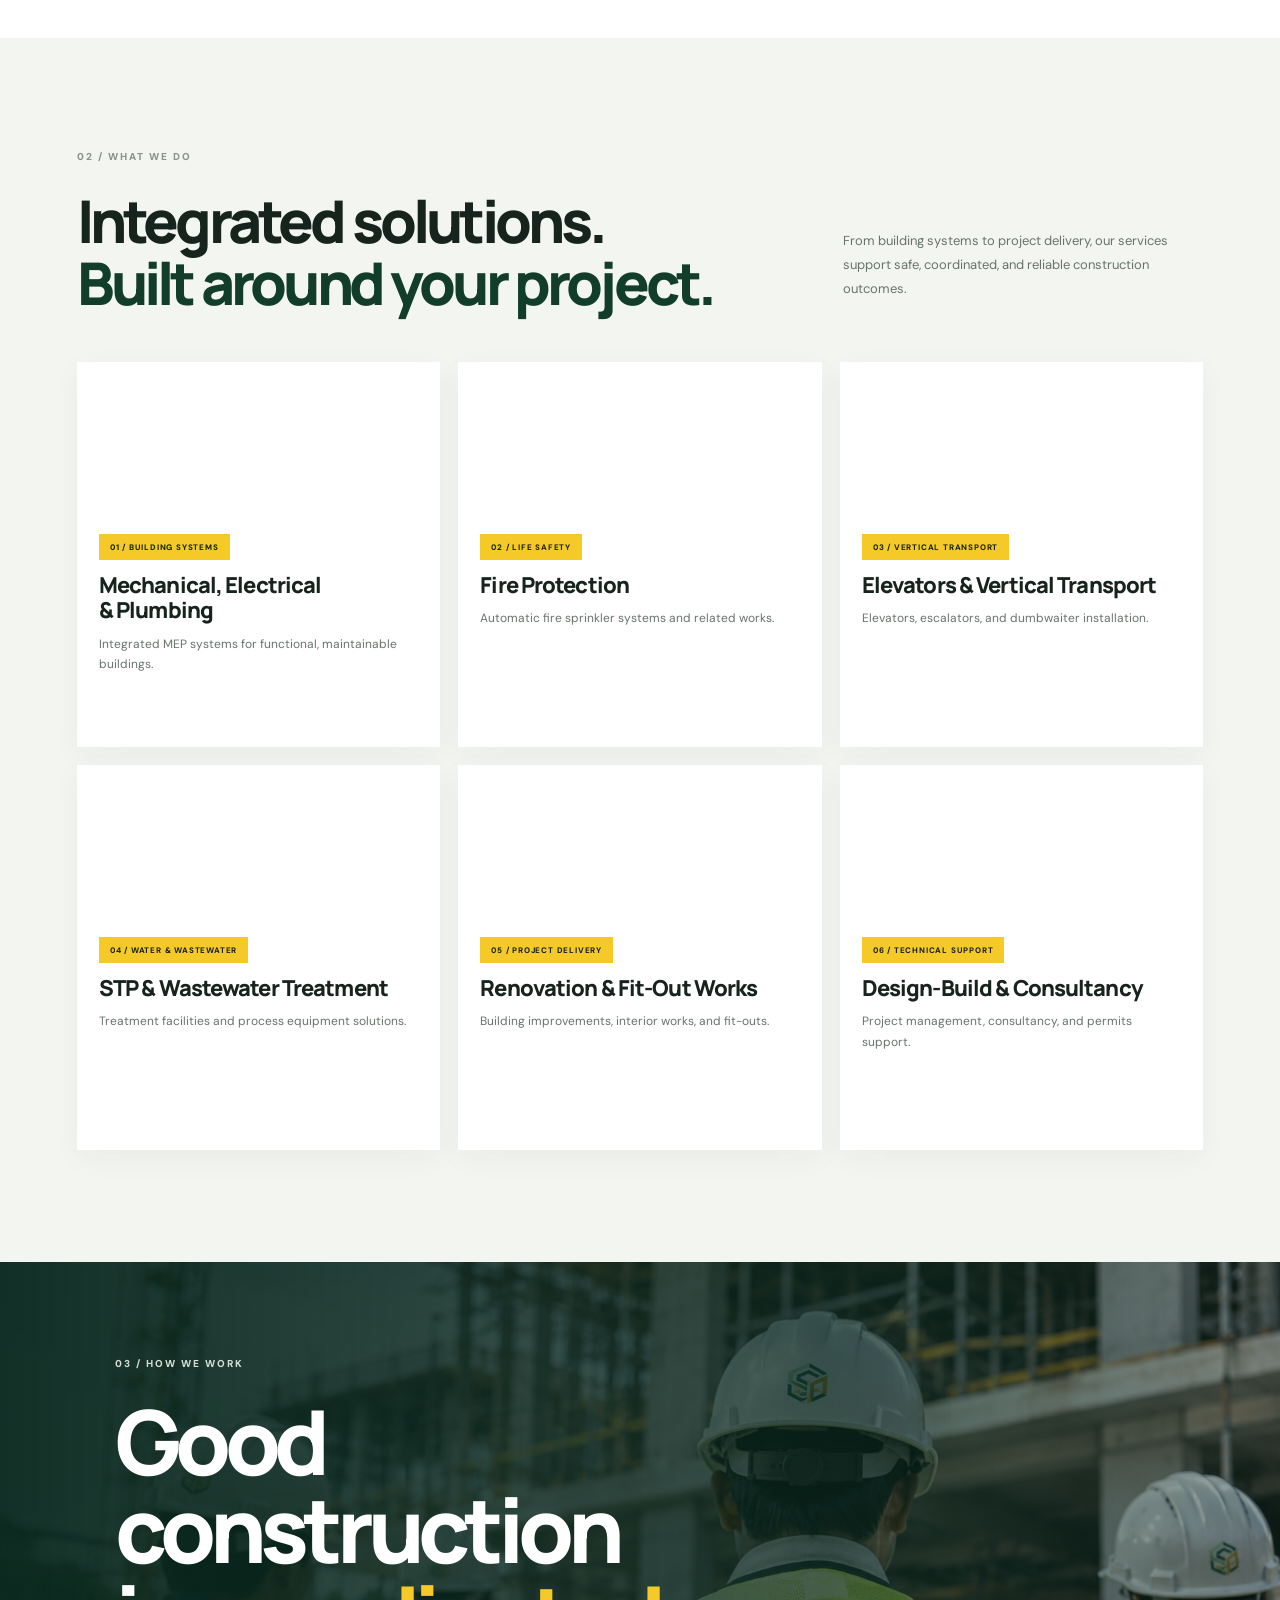
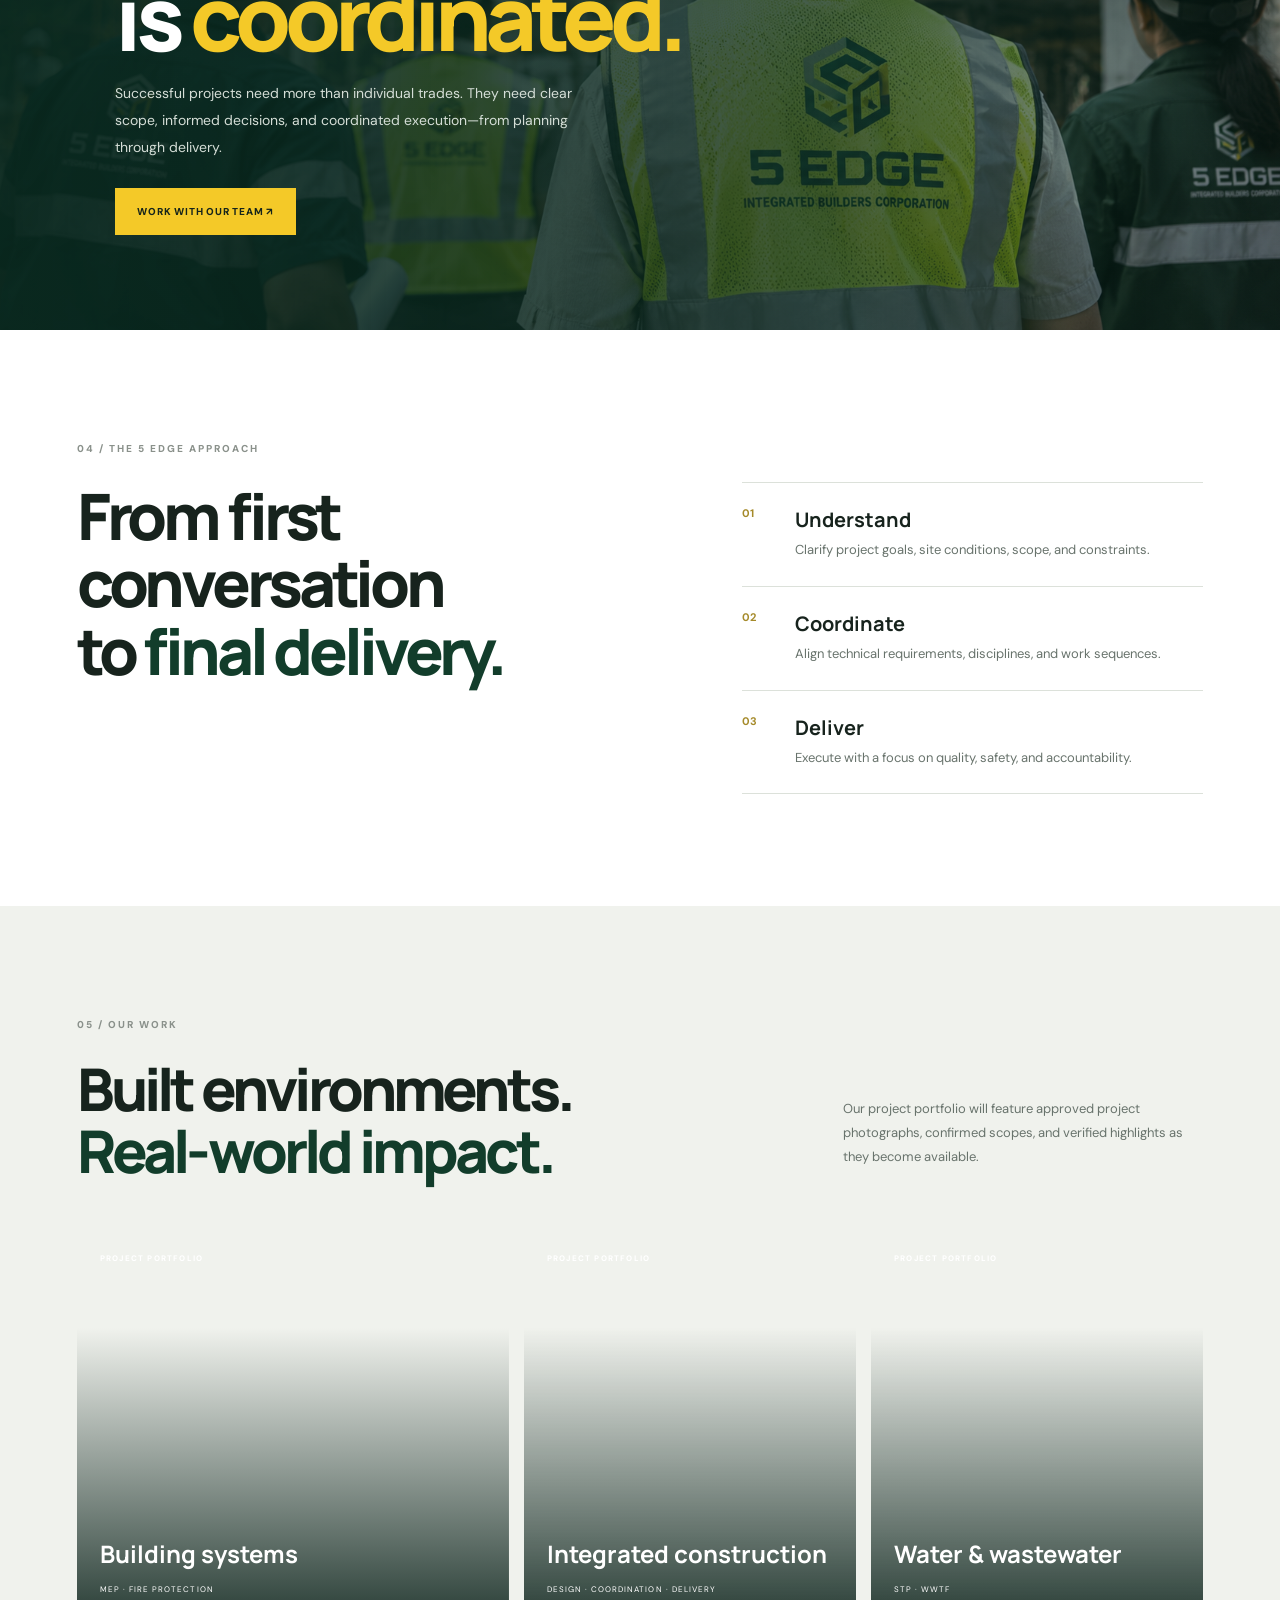
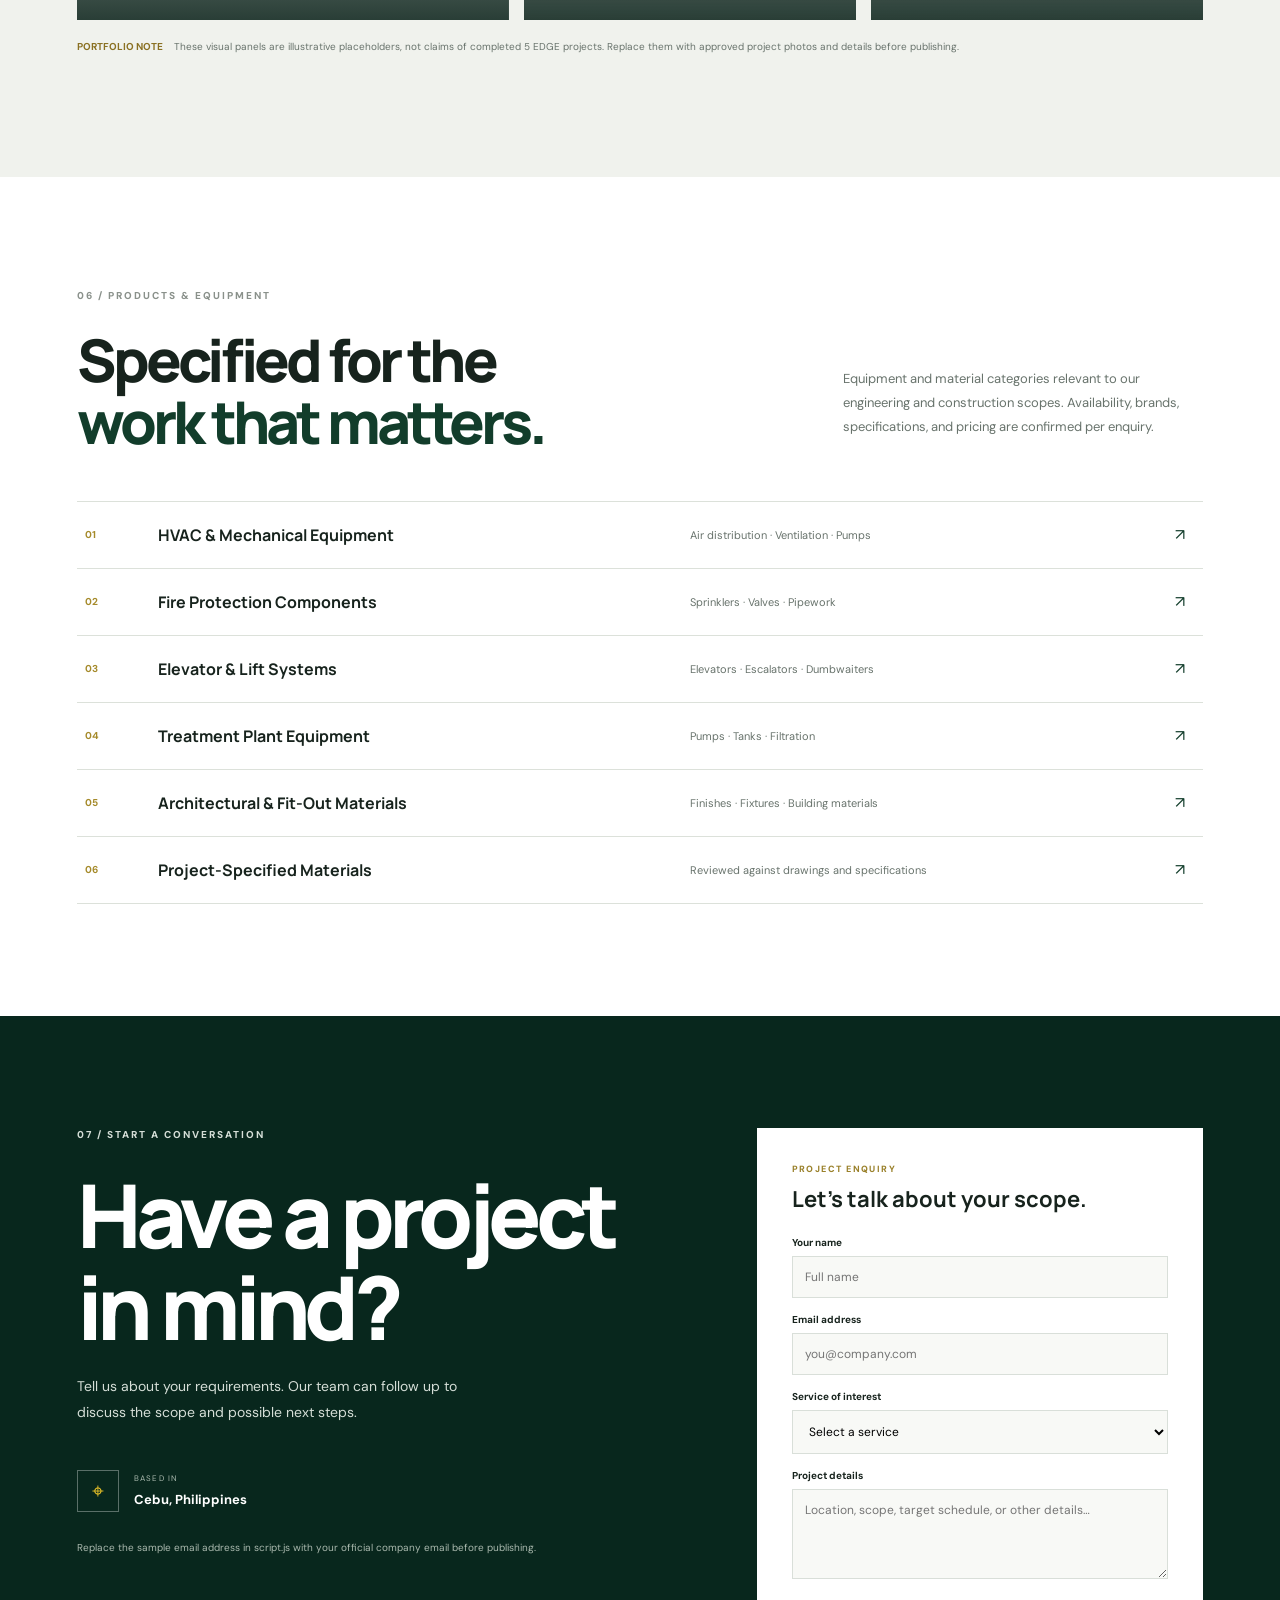
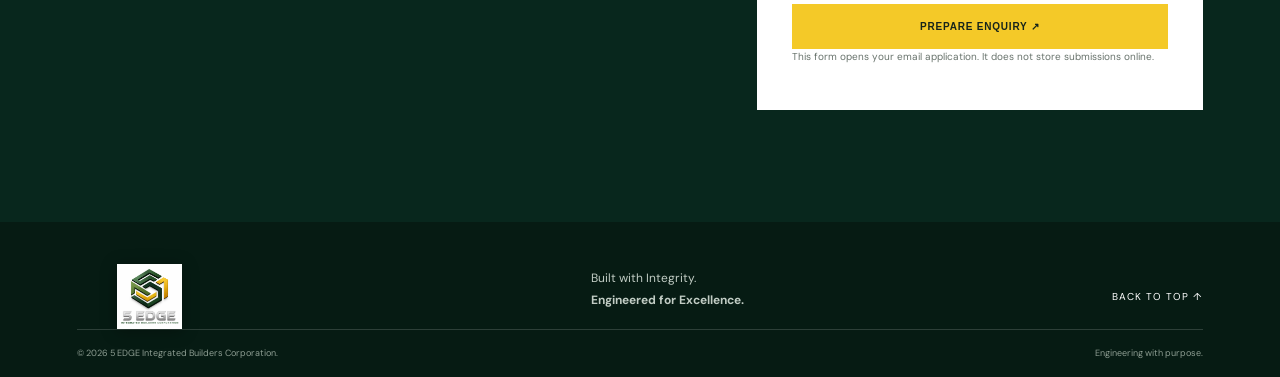
==== commit f53a8224: "Update index.html" ====
--- a/index.html
+++ b/index.html
@@ -99,17 +99,6 @@
       <br/>
       DELIVER
      </small>
-    </div>
-    <div class="hero-foot">
-     <span>
-      CEBU, PHILIPPINES
-     </span>
-     <span>
-      SCROLL TO EXPLORE &darr;
-     </span>
-     <span>
-      ENGINEERING &middot; CONSTRUCTION &middot; INTEGRATION
-     </span>
     </div>
    </section>
    <section class="section intro" id="about">
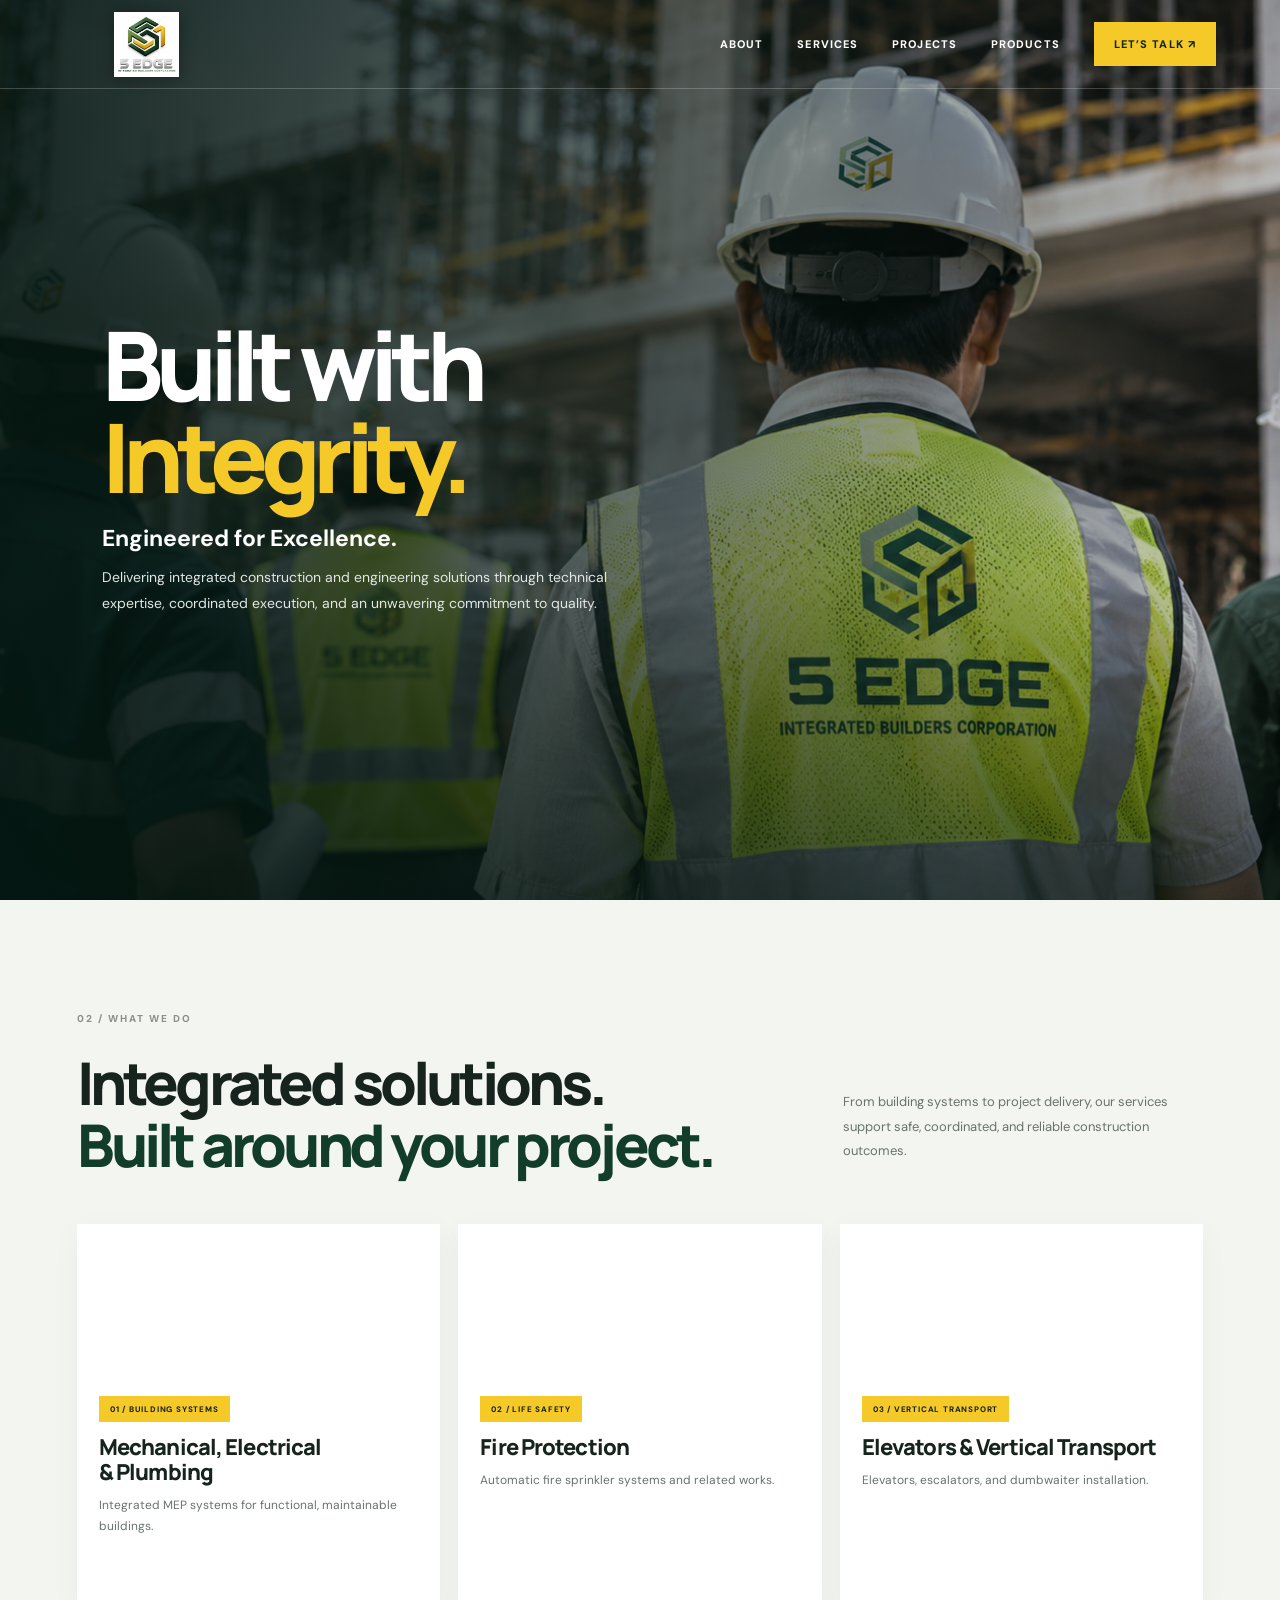
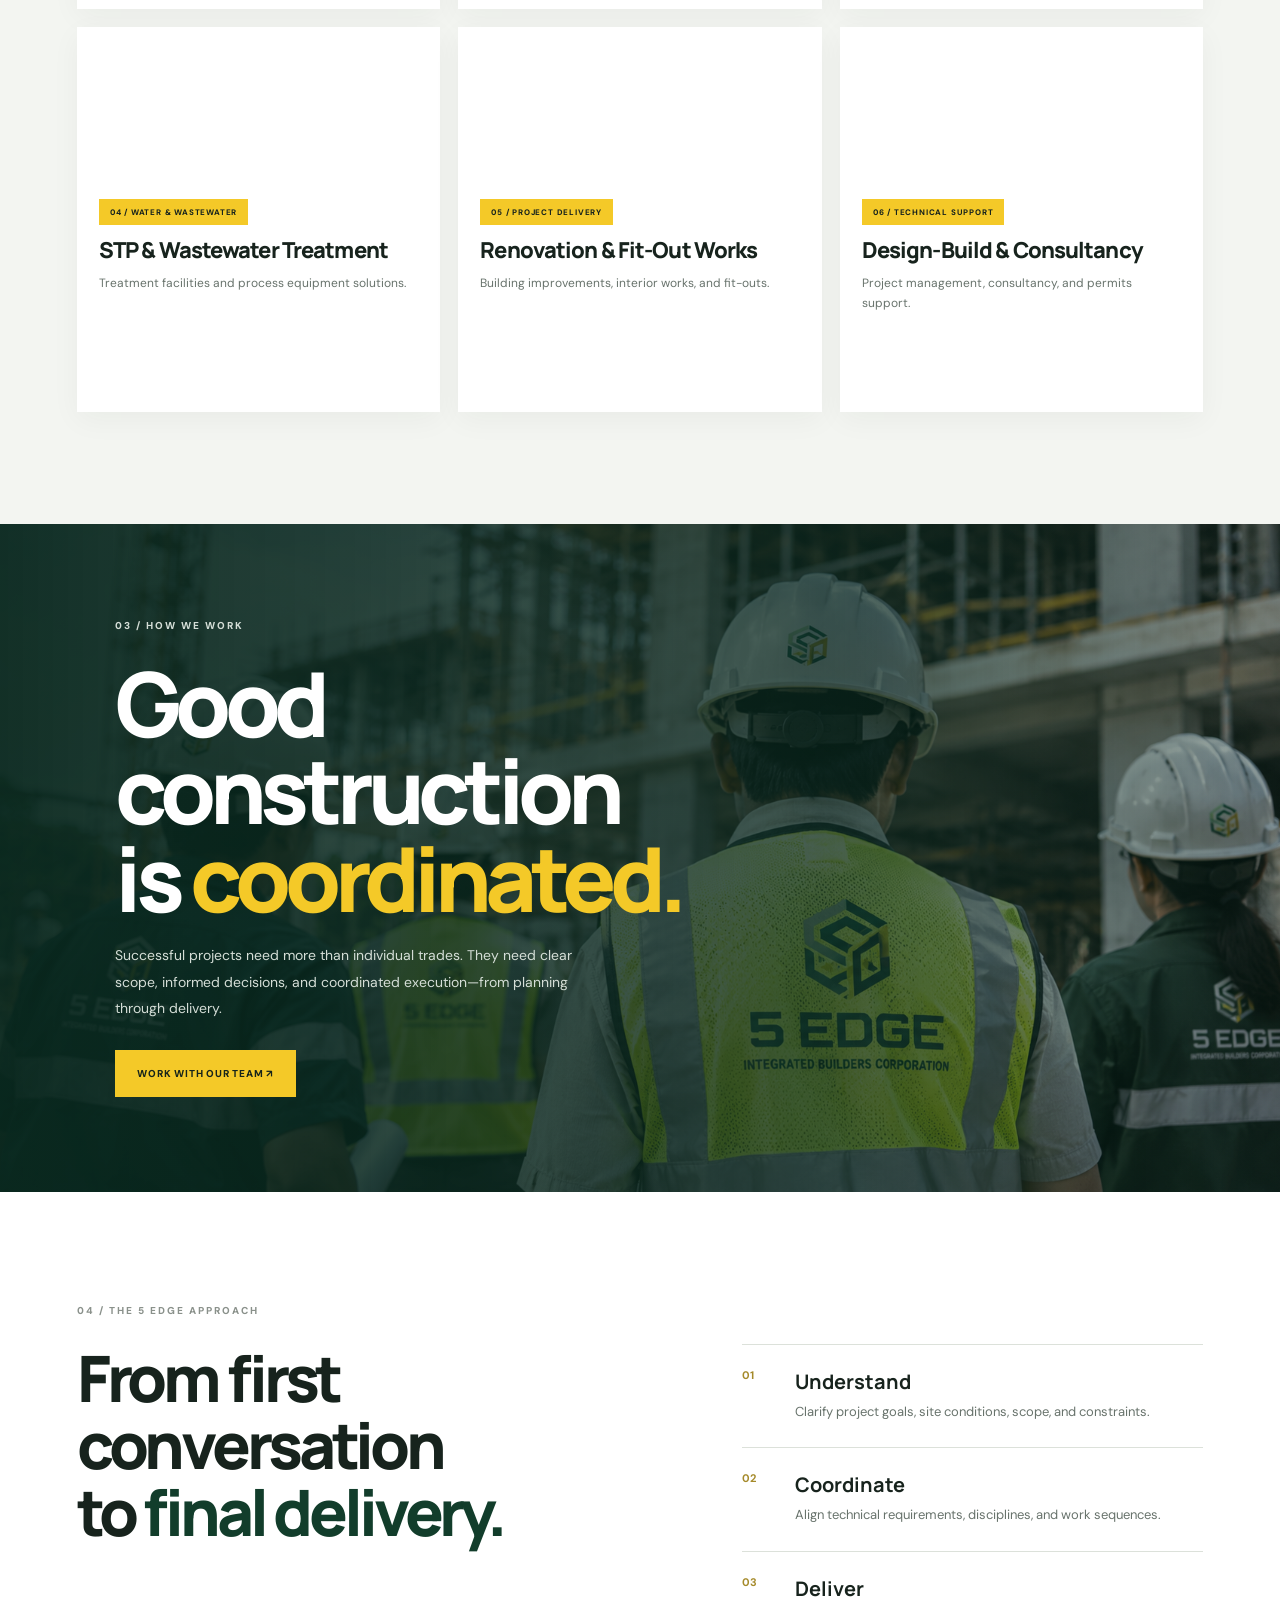
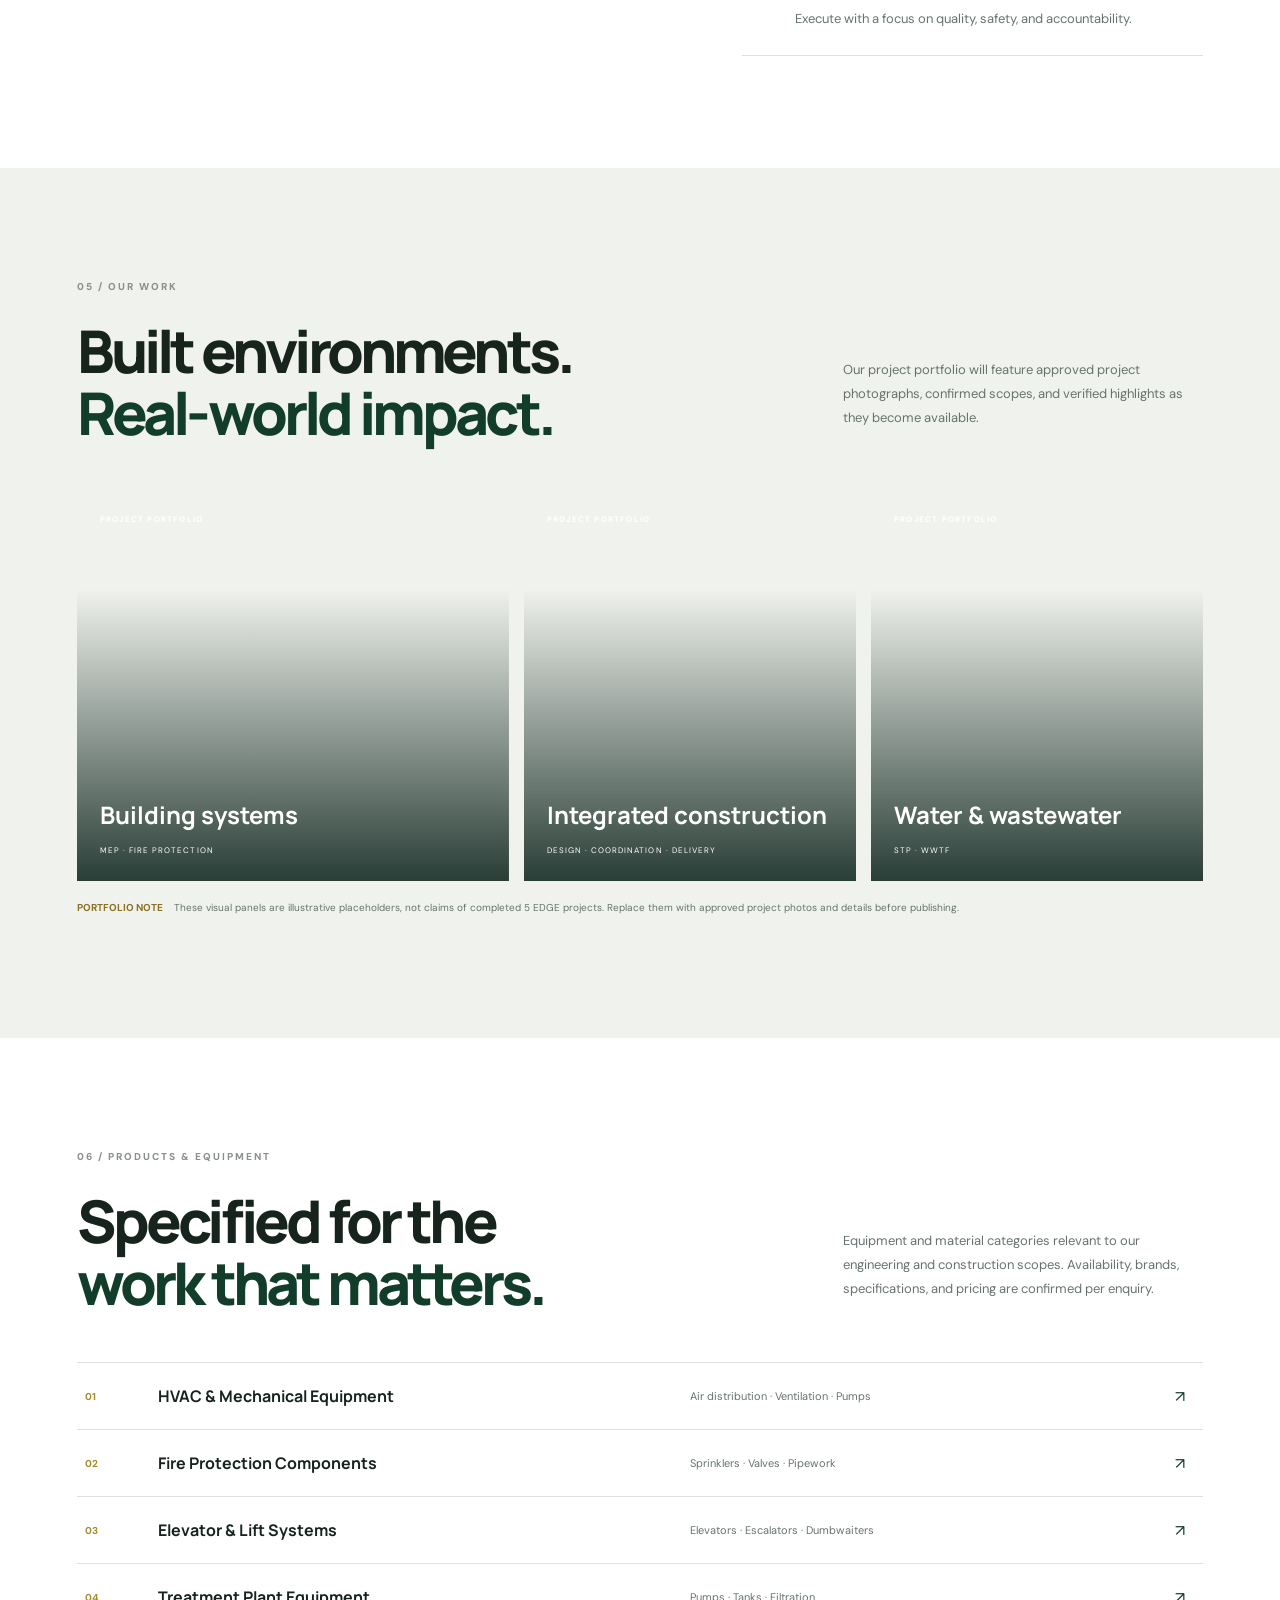
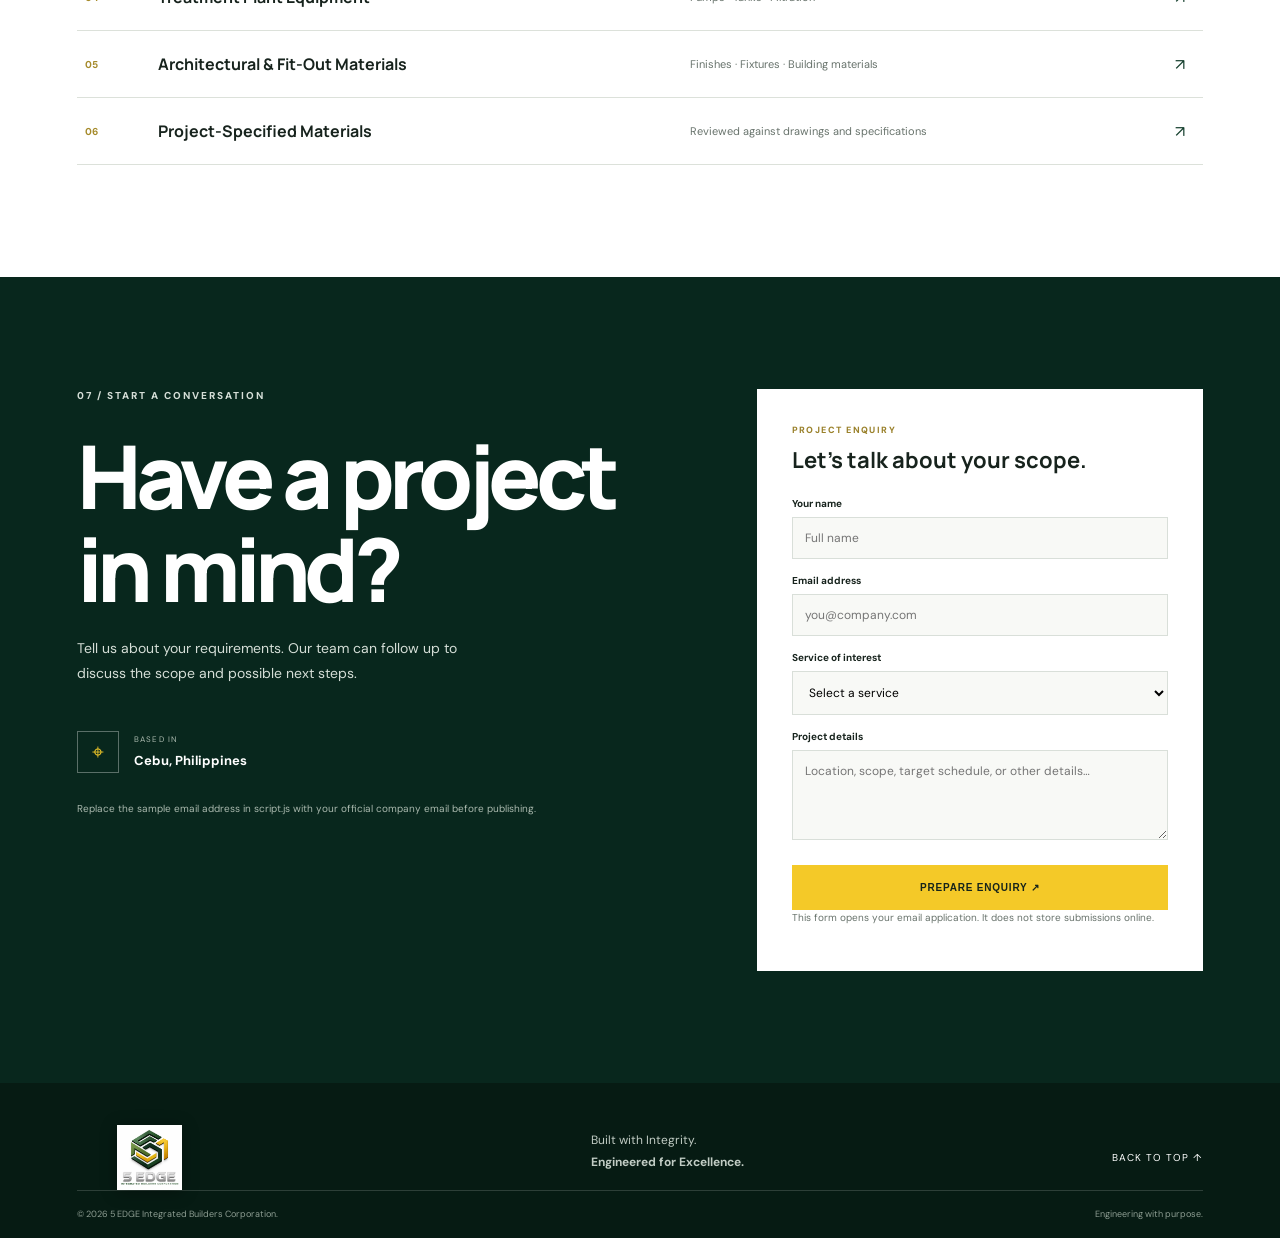
==== commit 6e6215e2: "Update index.html" ====
--- a/index.html
+++ b/index.html
@@ -47,122 +47,43 @@
    </div>
   </header>
   <main id="main">
-   <section class="hero">
-    <div class="hero-photo">
-    </div>
-    <div class="hero-overlay">
-    </div>
+   <!-- ==========================================
+     HERO / LANDING PAGE
+     ========================================== -->
+
+<section class="hero">
+
+    <!-- HERO BACKGROUND IMAGE -->
+    <div class="hero-photo"></div>
+
+    <!-- DARK IMAGE OVERLAY -->
+    <div class="hero-overlay"></div>
+
+    <!-- HERO CONTENT -->
     <div class="hero-content">
 
-    <!-- COMPANY TAGLINE -->
-    <h1>
-        Built with
-        <br>
-        <em>Integrity.</em>
-    </h1>
-
-    <h2>
-        Engineered for Excellence.
-    </h2>
-
-    <!-- COMPANY DESCRIPTION -->
-    <p class="hero-desc">
-        Delivering integrated construction and engineering
-        solutions through technical expertise, coordinated
-        execution, and an unwavering commitment to quality.
-    </p>
-
-    <!-- HERO FOOTER -->
-    <div class="hero-foot">
-
-        <span>
-            CEBU, PHILIPPINES
-        </span>
-
-        <span>
-            ENGINEERING &middot; CONSTRUCTION &middot; INTEGRATION
-        </span>
-
-    </div>
-
-    </div>
-    <div class="hero-index">
-     <b>
-      01
-     </b>
-     <span>
-     </span>
-     <small>
-      BUILD
-      <br/>
-      INTEGRATE
-      <br/>
-      DELIVER
-     </small>
-    </div>
-   </section>
-   <section class="section intro" id="about">
-    <p class="kicker">
-     01 / WHO WE ARE
-    </p>
-    <div class="two-col">
-     <h2>
-      One team.
-      <br/>
-      <span>
-       Multiple disciplines.
-      </span>
-      <br/>
-      One standard.
-     </h2>
-     <div>
-      <p class="lead">
-       5 EDGE Integrated Builders Corporation is a Cebu-based construction and engineering company established in 2024.
-      </p>
-      <p>
-       We bring together technical expertise and practical project coordination to deliver integrated building systems and construction services. Our approach is grounded in integrity, engineering discipline, and a commitment to quality at every stage of the project.
-      </p>
-      <a class="underlink" href="#contact">
-       Get to know our team &nearrow;
-      </a>
-     </div>
-    </div>
-    <div class="values">
-     <article>
-      <b>
-       01
-      </b>
-      <h3>
-       Integrity
-      </h3>
-      <p>
-       Clear communication and accountable work.
-      </p>
-     </article>
-     <article>
-      <b>
-       02
-      </b>
-      <h3>
-       Engineering
-      </h3>
-      <p>
-       Technical thinking behind practical solutions.
-      </p>
-     </article>
-     <article>
-      <b>
-       03
-      </b>
-      <h3>
-       Integration
-      </h3>
-      <p>
-       Coordinated disciplines, aligned outcomes.
-      </p>
-     </article>
-    </div>
-   </section>
+        <!-- MAIN COMPANY TAGLINE -->
+        <h1>
+            Built with
+            <br>
+            <em>Integrity.</em>
+        </h1>
+
+        <!-- SECOND COMPANY TAGLINE -->
+        <h2 class="hero-tagline">
+            Engineered for Excellence.
+        </h2>
+
+        <!-- COMPANY DESCRIPTION -->
+        <p class="hero-desc">
+            Delivering integrated construction and engineering
+            solutions through technical expertise, coordinated
+            execution, and an unwavering commitment to quality.
+        </p>
+
+    </div>
+
+</section>
    <section class="section services" id="services">
     <div class="section-heading">
      <div>
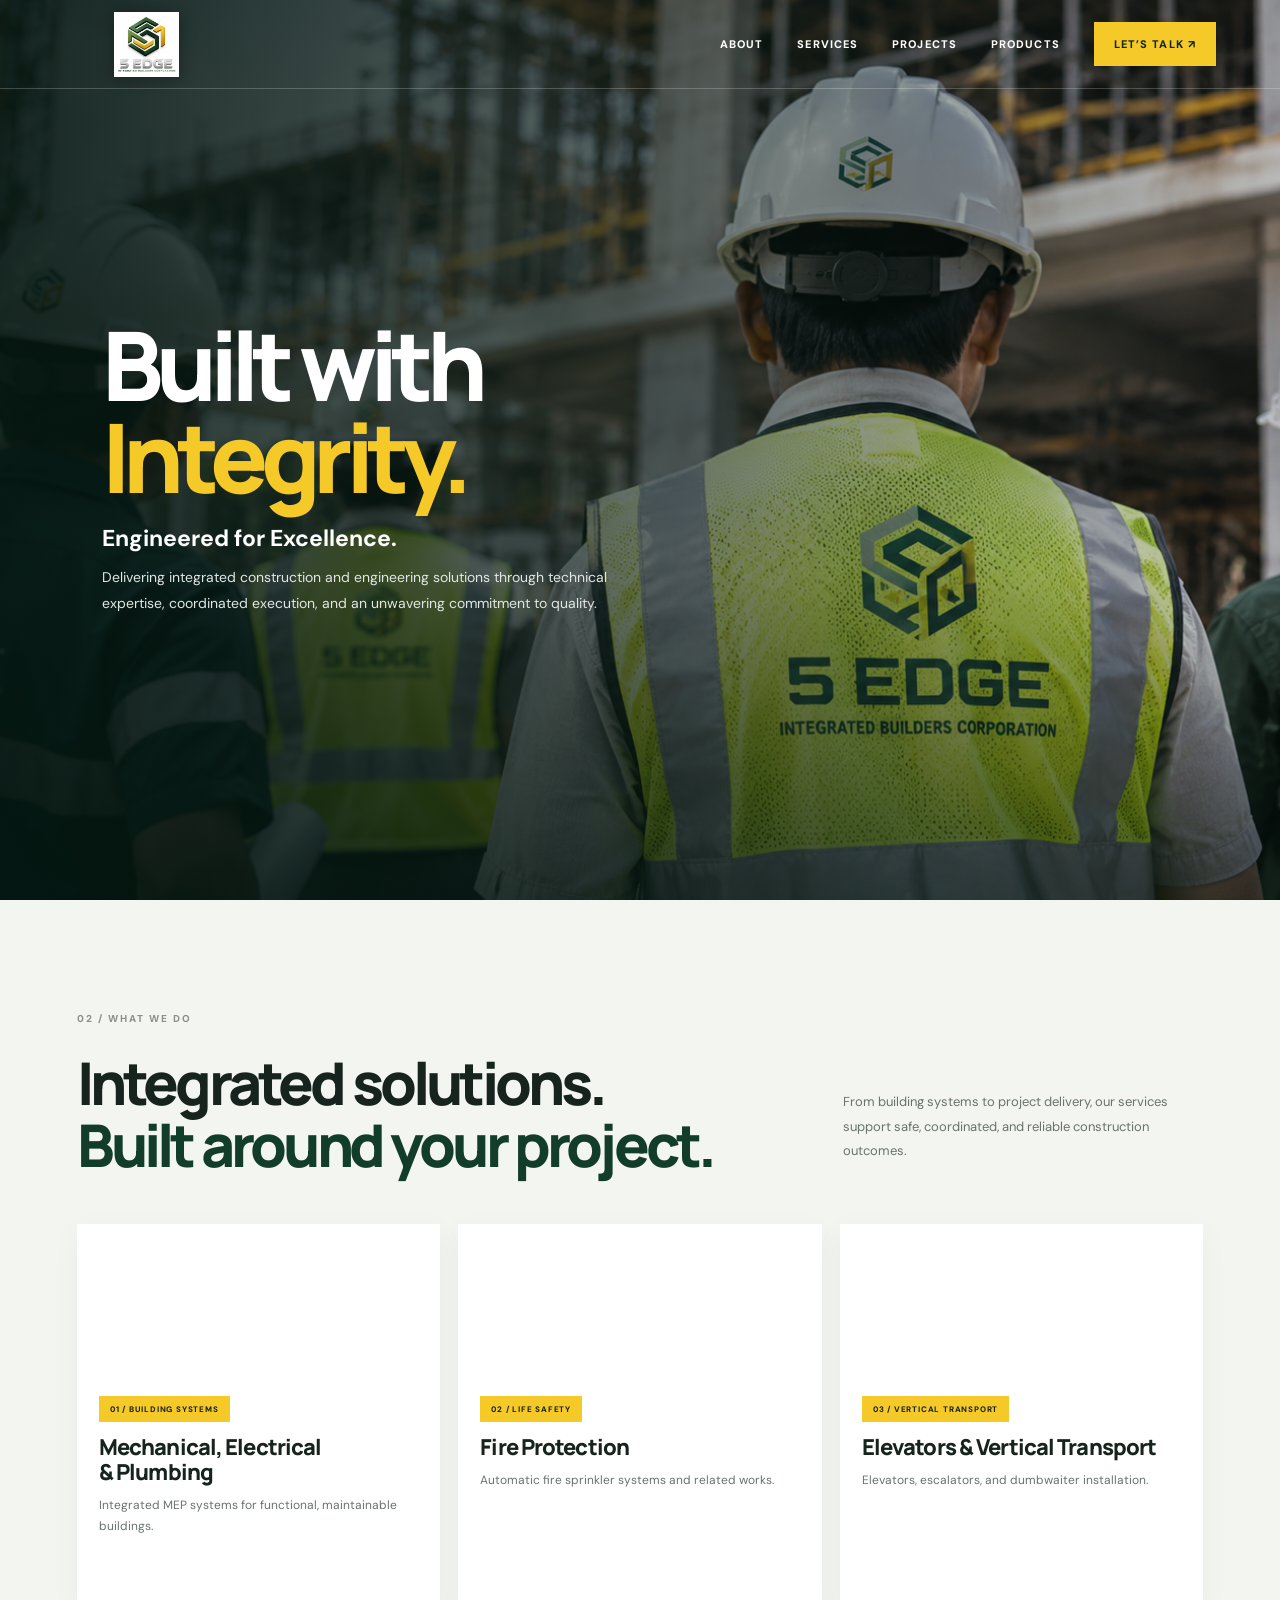
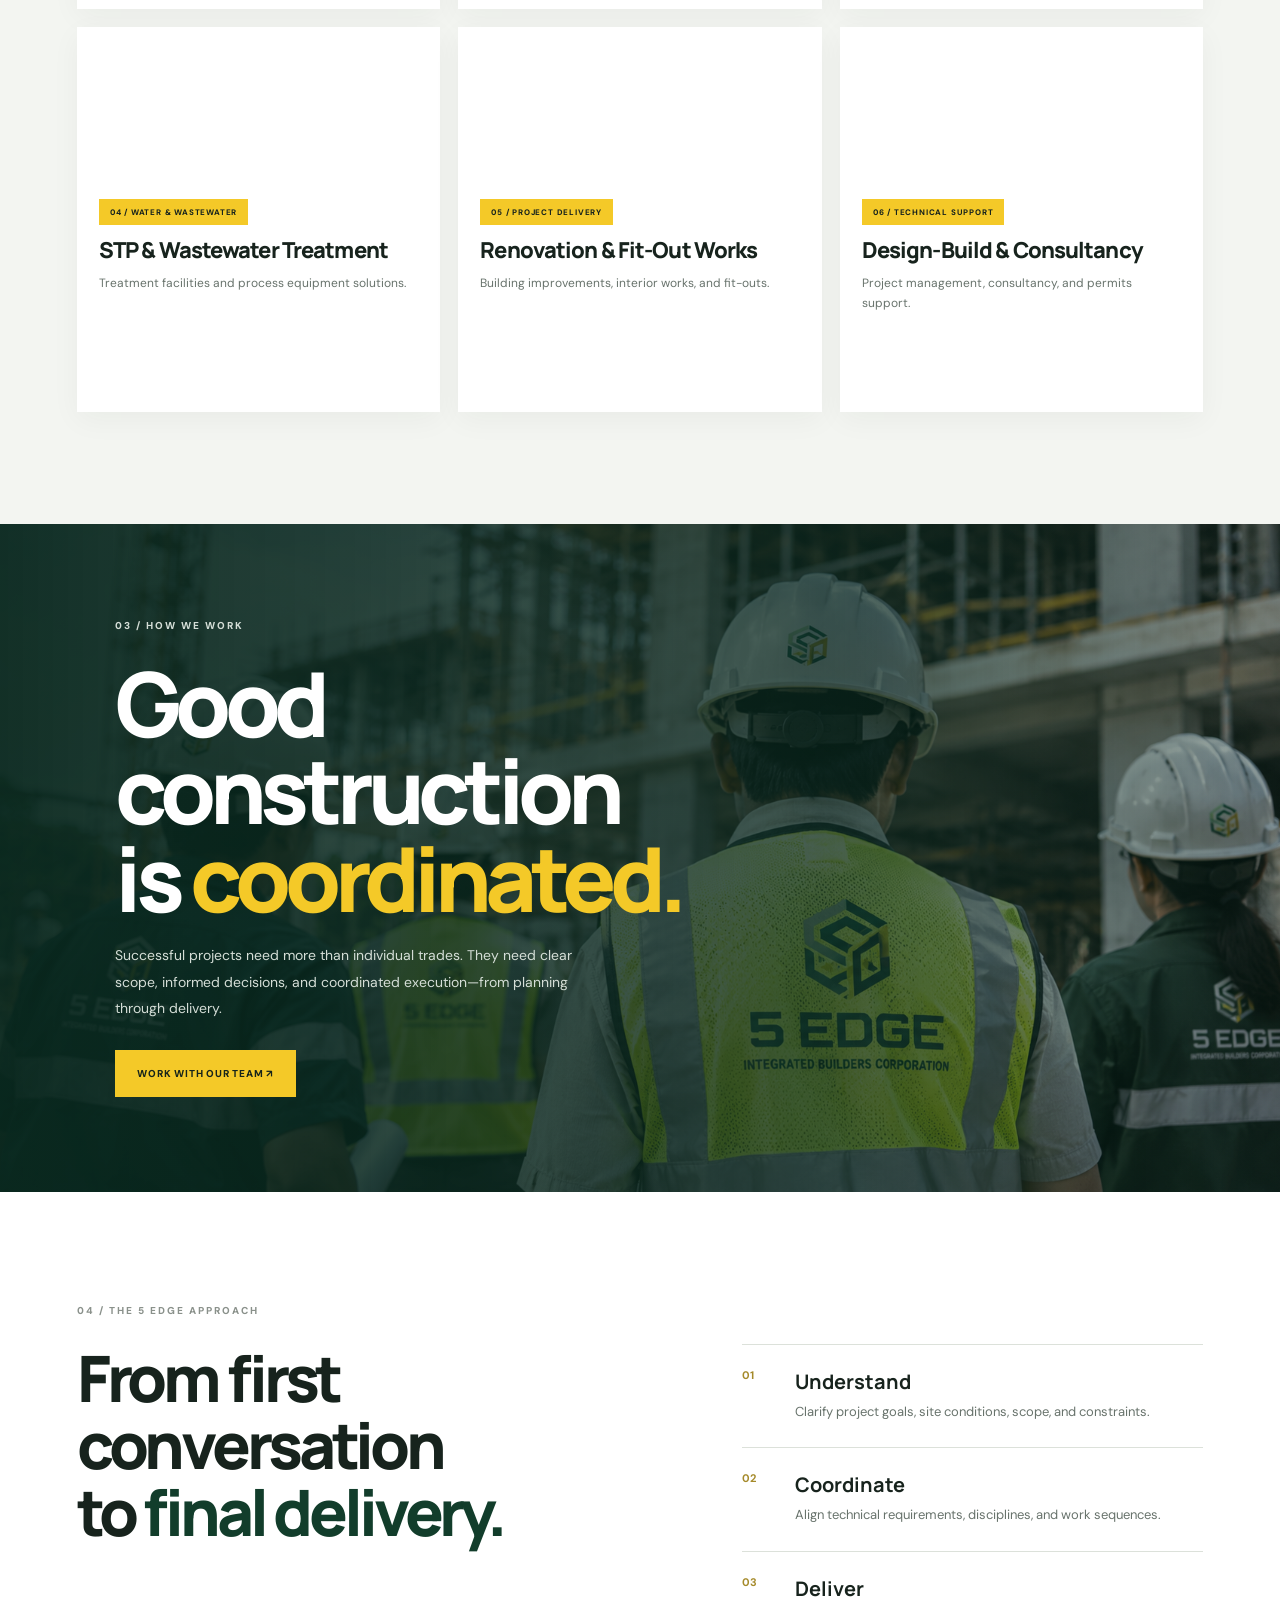
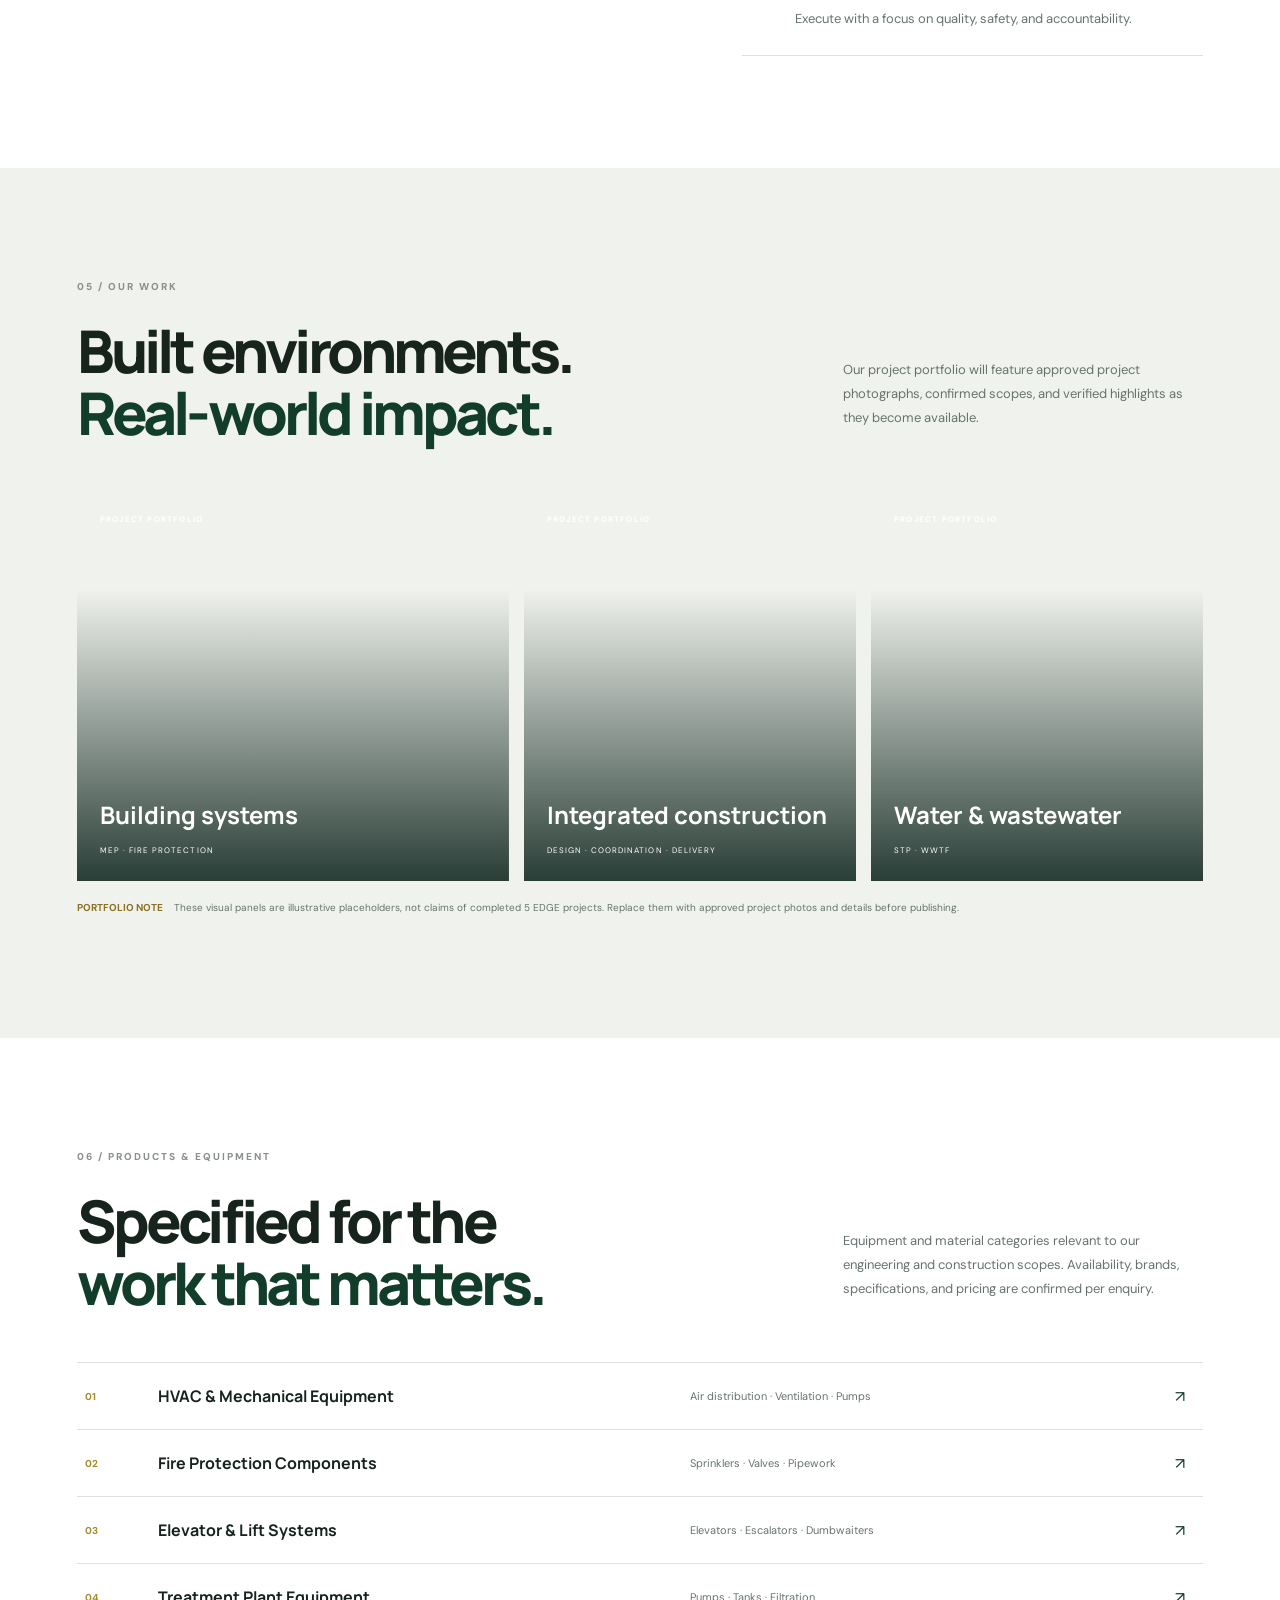
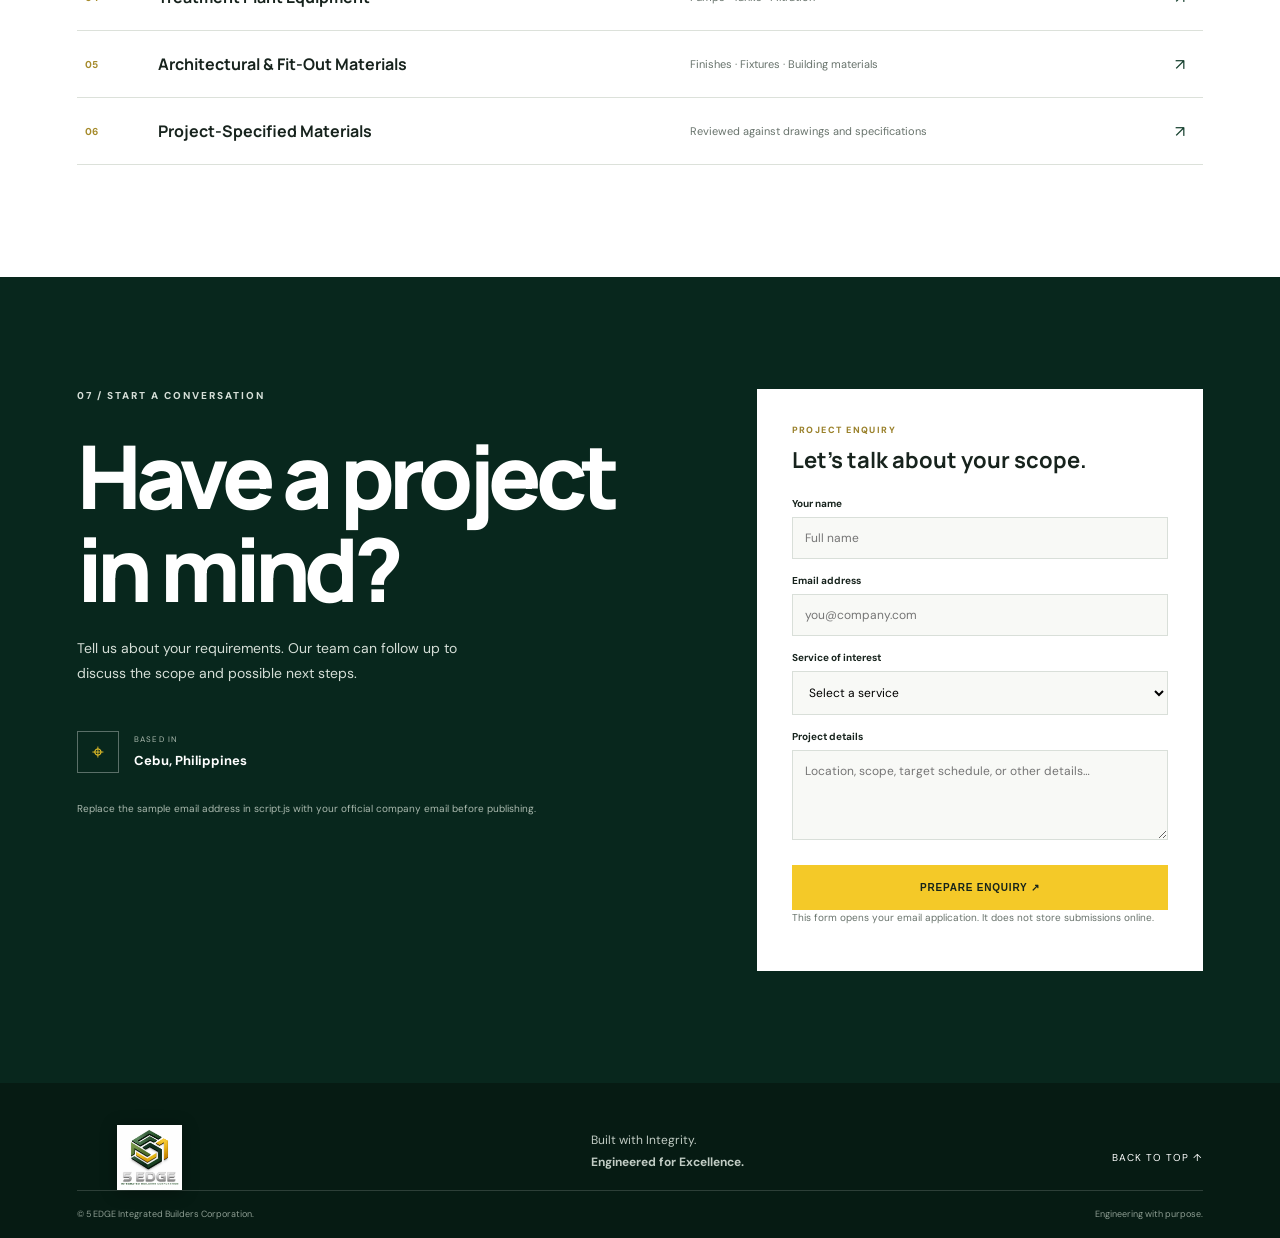
==== commit 4f3ffca8: "Update index.html" ====
--- a/index.html
+++ b/index.html
@@ -82,6 +82,27 @@
         </p>
 
     </div>
+    
+<!-- FOOTER BOTTOM -->
+
+<div class="footer-bottom">
+
+    <span>
+        CEBU, PHILIPPINES
+    </span>
+
+    <span>
+        ENGINEERING &middot; CONSTRUCTION &middot; INTEGRATION
+    </span>
+
+    <span>
+        &copy;
+        <span id="year"></span>
+        5 EDGE Integrated Builders Corporation.
+    </span>
+
+</div>
+
 
 </section>
    <section class="section services" id="services">
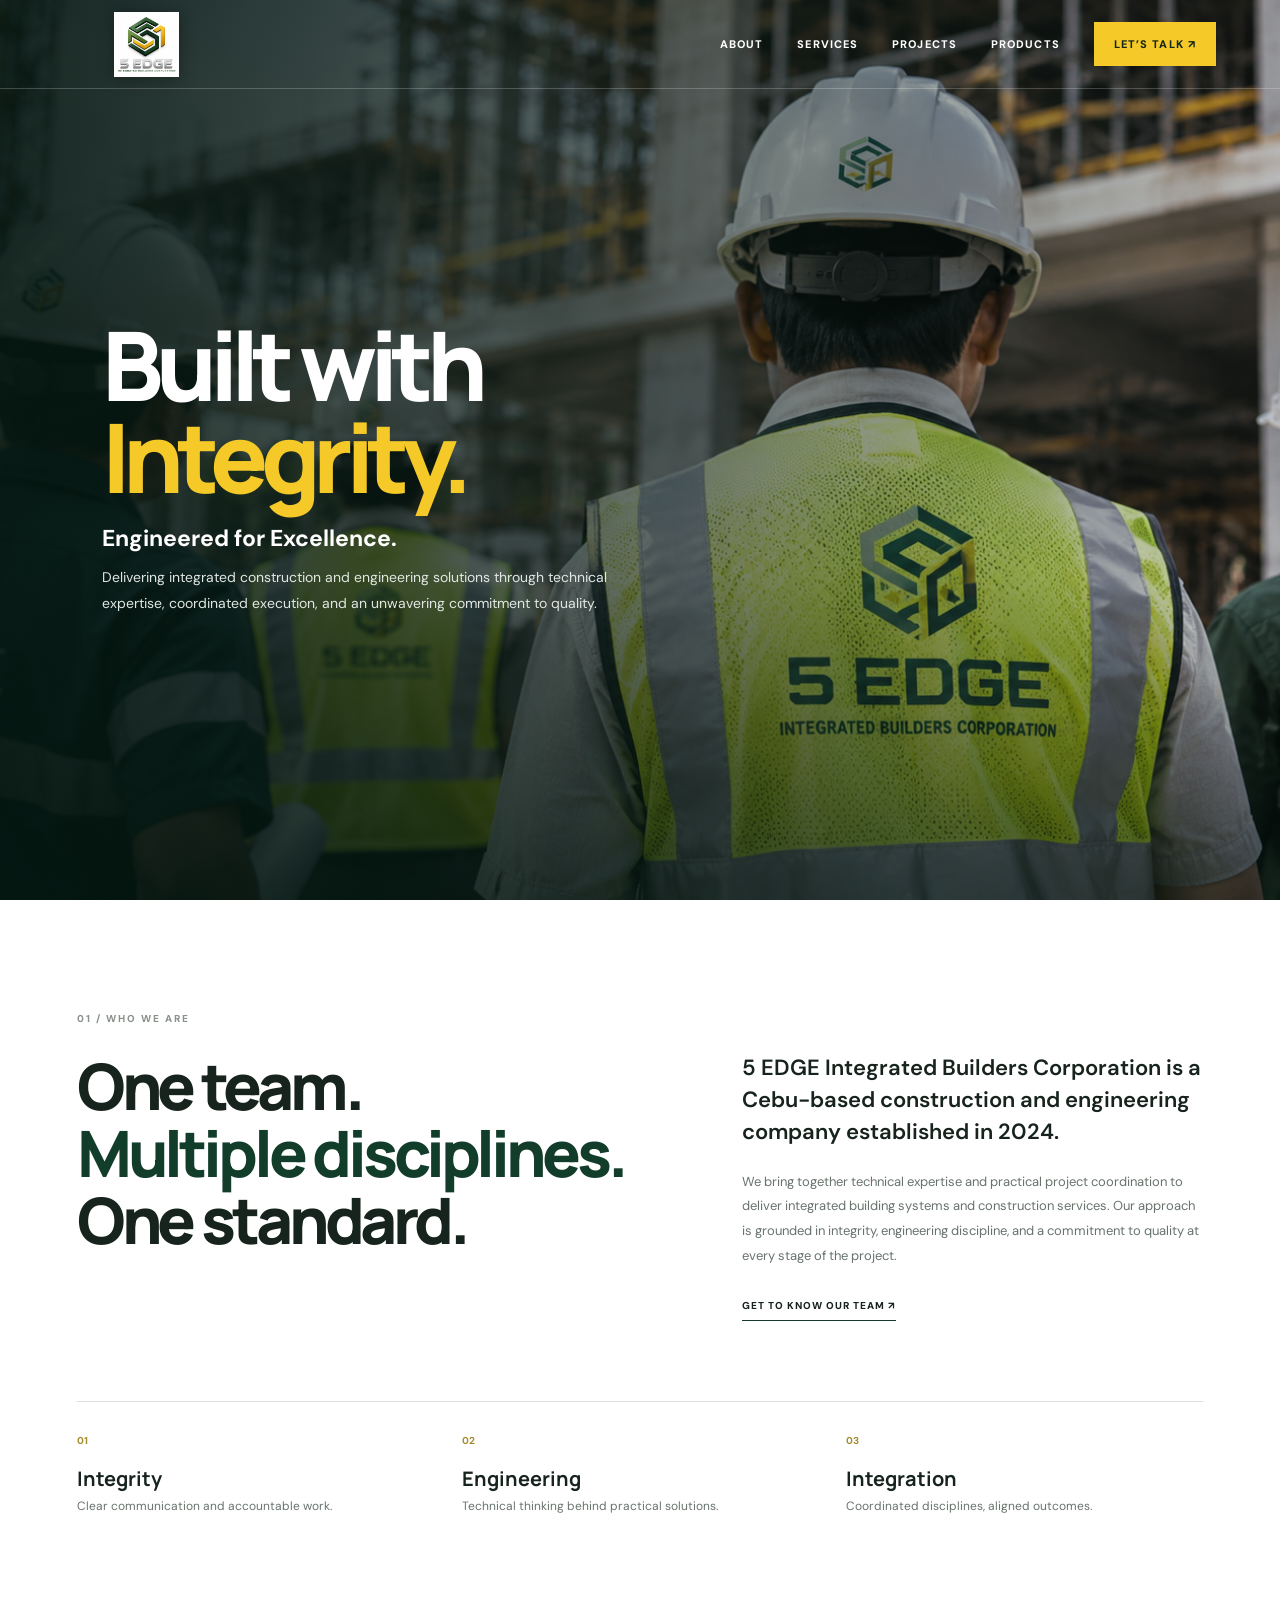
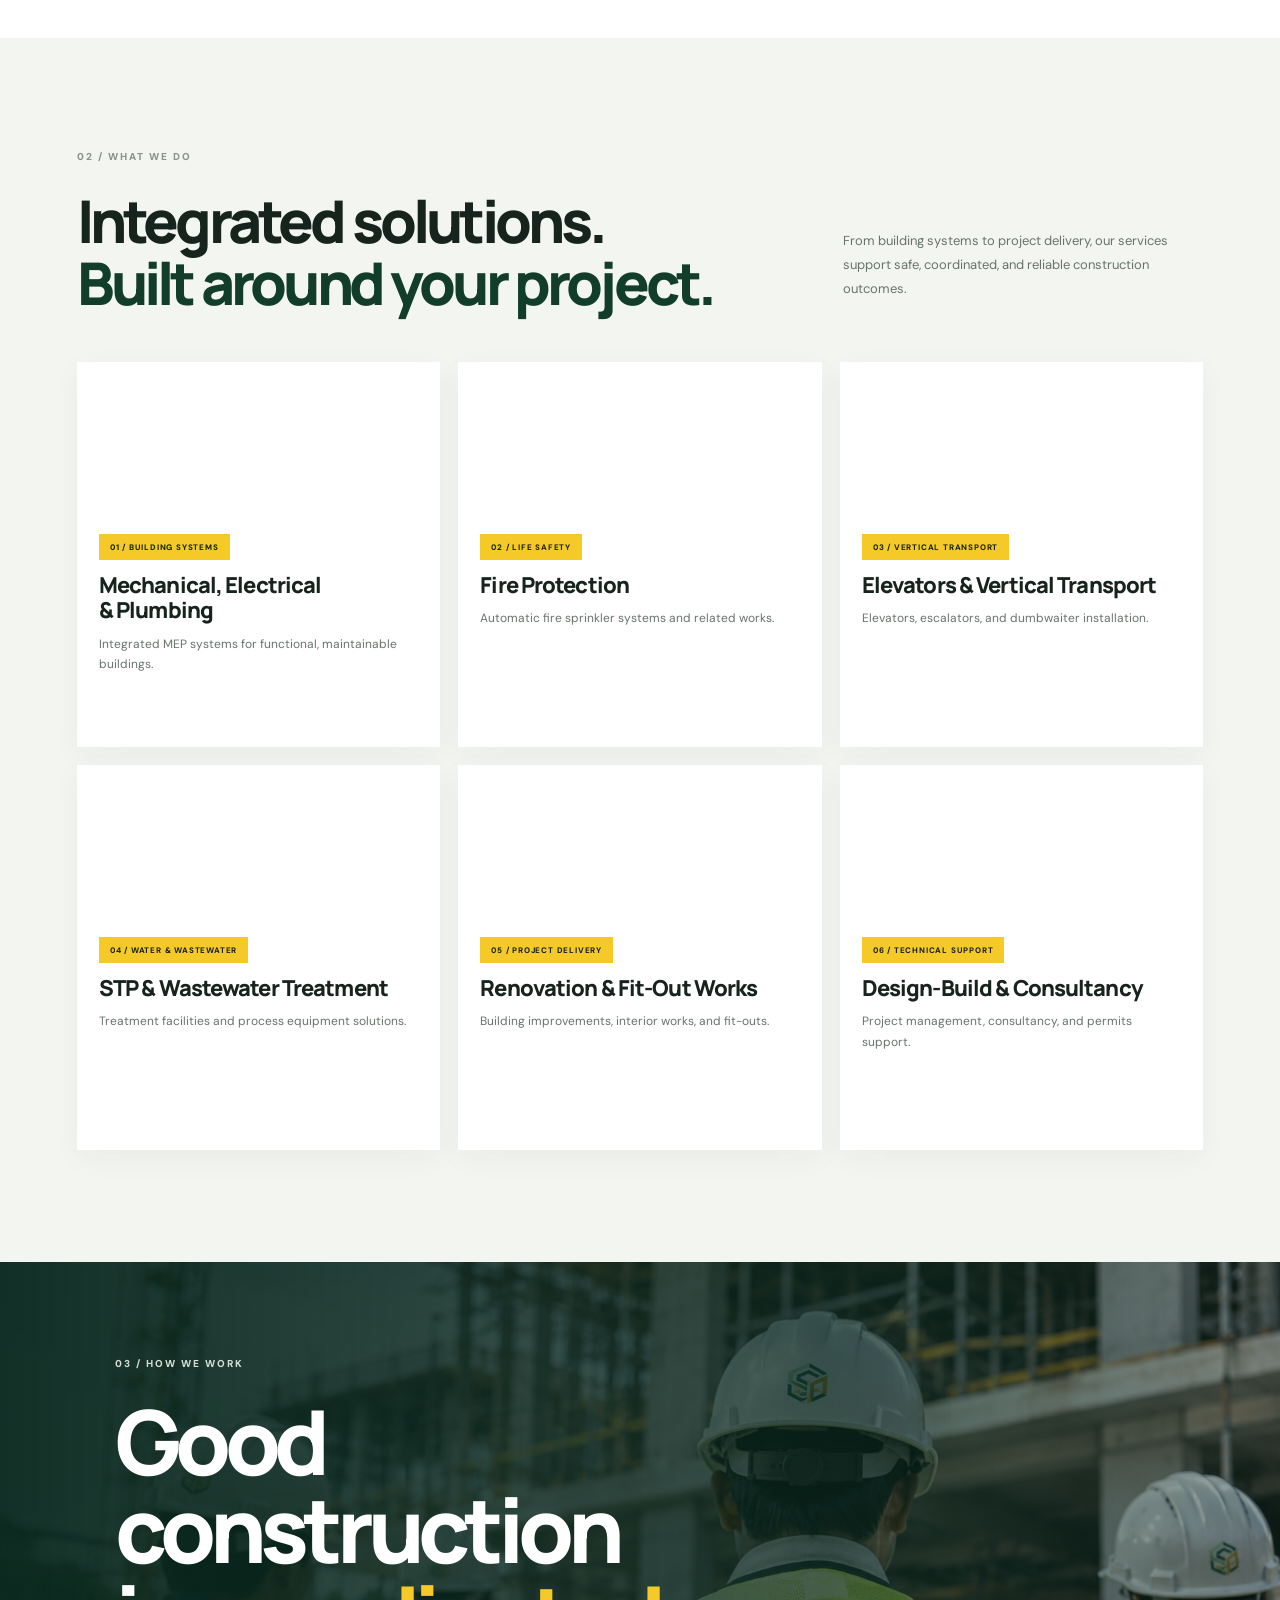
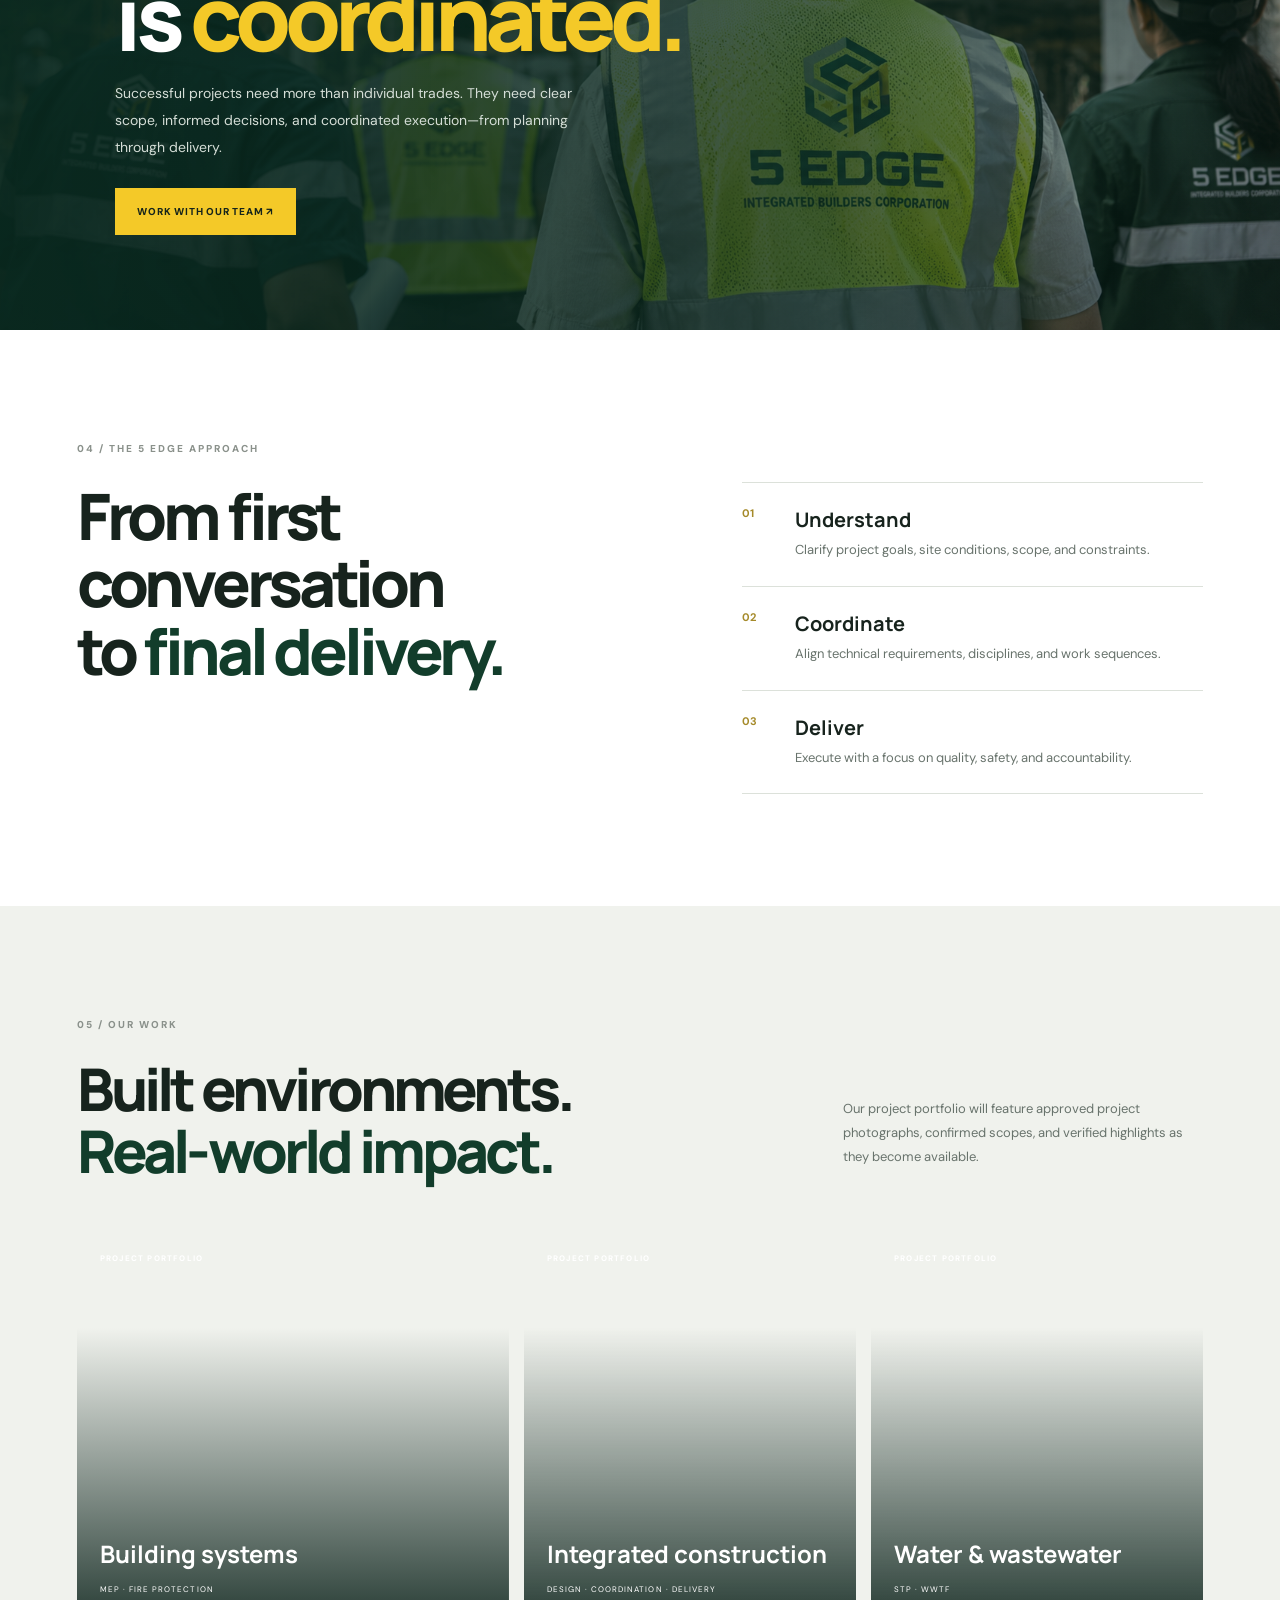
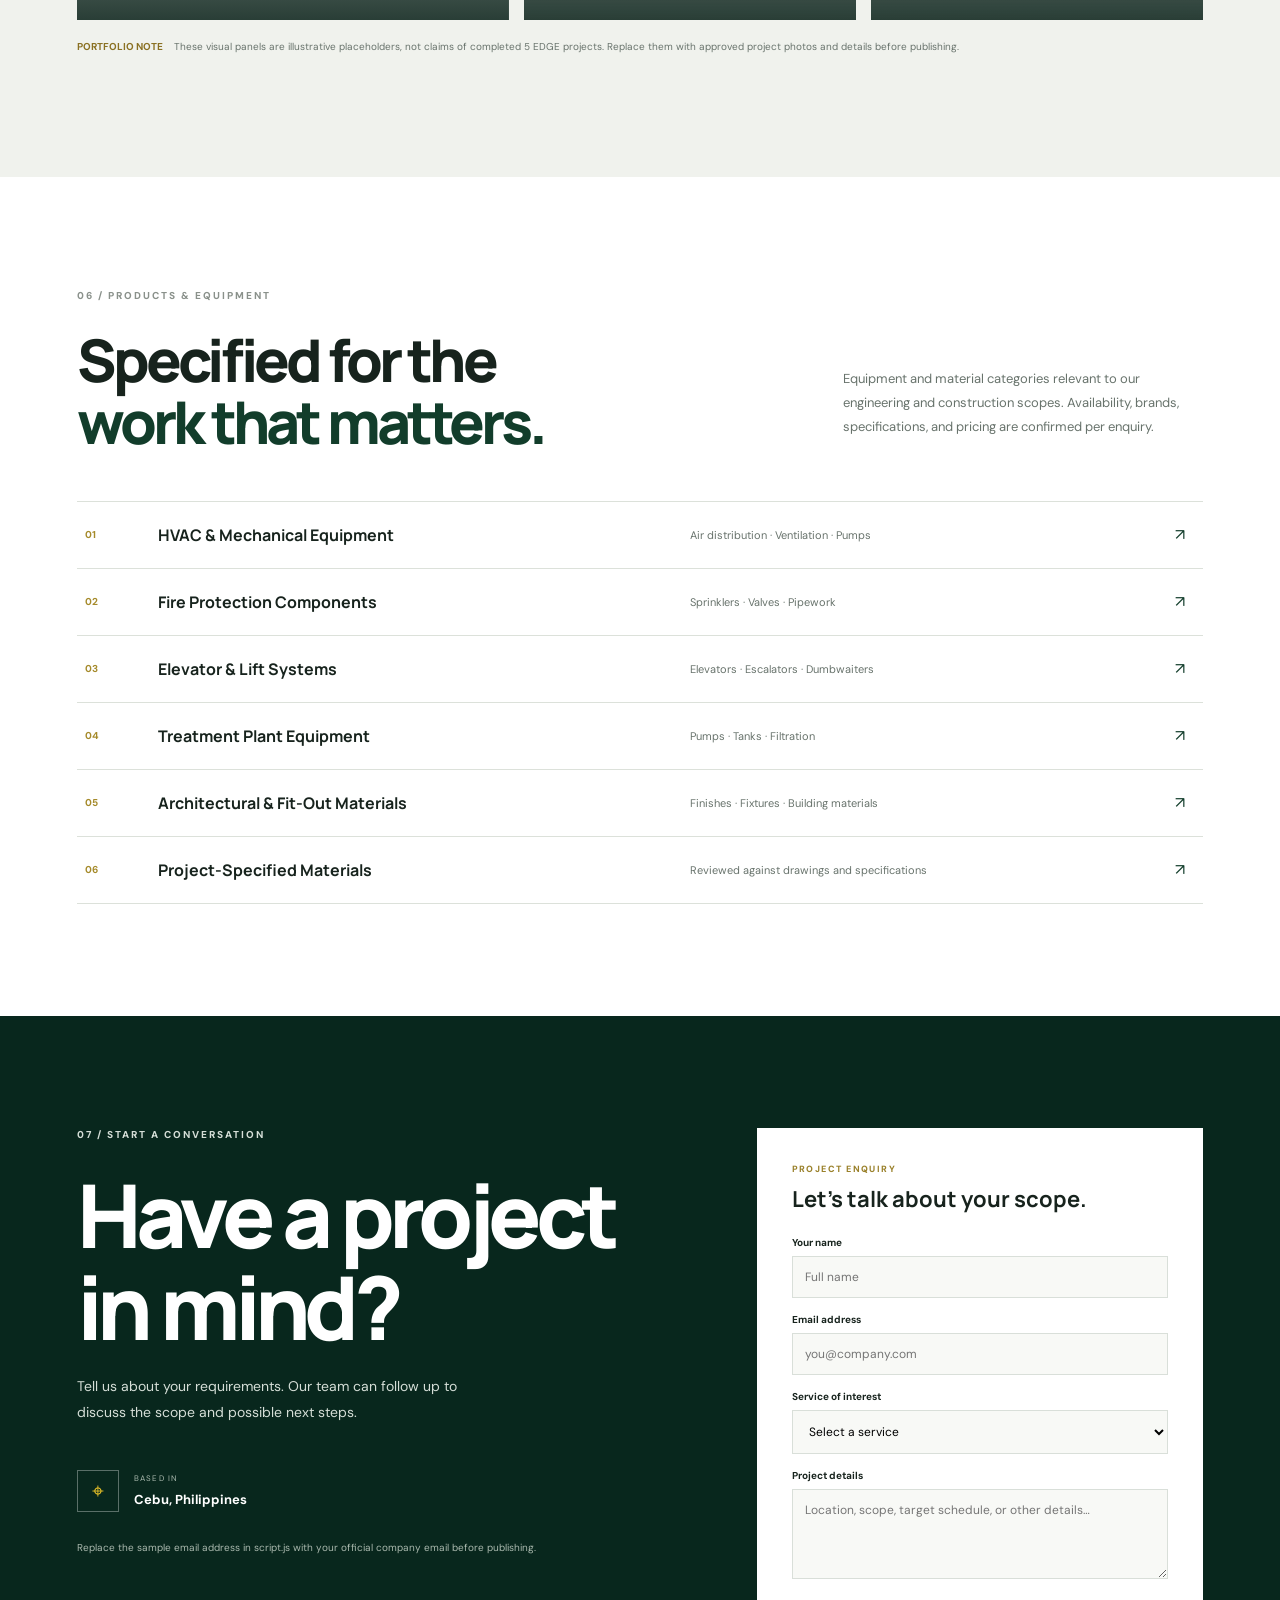
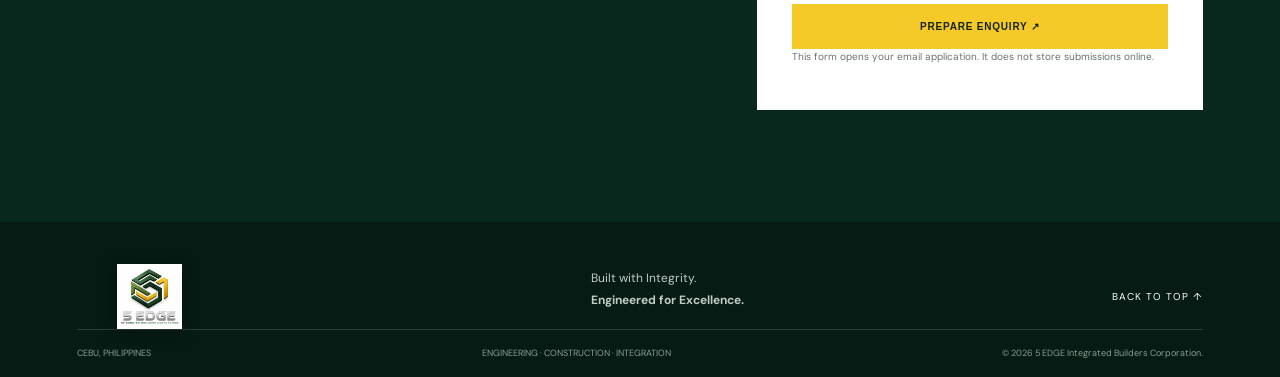
==== commit 03509077: "Update index.html" ====
--- a/index.html
+++ b/index.html
@@ -47,6 +47,8 @@
    </div>
   </header>
   <main id="main">
+
+   
    <!-- ==========================================
      HERO / LANDING PAGE
      ========================================== -->
@@ -82,29 +84,89 @@
         </p>
 
     </div>
-    
-<!-- FOOTER BOTTOM -->
-
-<div class="footer-bottom">
-
-    <span>
-        CEBU, PHILIPPINES
-    </span>
-
-    <span>
-        ENGINEERING &middot; CONSTRUCTION &middot; INTEGRATION
-    </span>
-
-    <span>
-        &copy;
-        <span id="year"></span>
-        5 EDGE Integrated Builders Corporation.
-    </span>
-
-</div>
-
 
 </section>
+
+   <!-- ==========================================
+     ABOUT THE COMPANY
+     ========================================== -->
+
+<section class="section intro" id="about">
+
+    <p class="kicker">
+        01 / WHO WE ARE
+    </p>
+
+    <div class="two-col">
+
+        <h2>
+            One team.
+            <br>
+            <span>Multiple disciplines.</span>
+            <br>
+            One standard.
+        </h2>
+
+        <div>
+
+            <p class="lead">
+                5 EDGE Integrated Builders Corporation is a
+                Cebu-based construction and engineering company
+                established in 2024.
+            </p>
+
+            <p>
+                We bring together technical expertise and
+                practical project coordination to deliver
+                integrated building systems and construction
+                services. Our approach is grounded in integrity,
+                engineering discipline, and a commitment to
+                quality at every stage of the project.
+            </p>
+
+            <a class="underlink" href="#contact">
+                Get to know our team &nearrow;
+            </a>
+
+        </div>
+
+    </div>
+
+    <div class="values">
+
+        <article>
+            <b>01</b>
+            <h3>Integrity</h3>
+            <p>
+                Clear communication and accountable work.
+            </p>
+        </article>
+
+        <article>
+            <b>02</b>
+            <h3>Engineering</h3>
+            <p>
+                Technical thinking behind practical solutions.
+            </p>
+        </article>
+
+        <article>
+            <b>03</b>
+            <h3>Integration</h3>
+            <p>
+                Coordinated disciplines, aligned outcomes.
+            </p>
+        </article>
+
+    </div>
+
+</section>
+
+    <!-- ==========================================
+     SERVICES
+     ========================================== -->
+
+   
    <section class="section services" id="services">
     <div class="section-heading">
      <div>
@@ -562,17 +624,25 @@
      Back to top &uarr;
     </a>
    </div>
-   <div class="footer-bottom">
+  <!-- FOOTER BOTTOM -->
+
+<div class="footer-bottom">
+
     <span>
-     &copy;
-     <span id="year">
-     </span>
-     5 EDGE Integrated Builders Corporation.
+        CEBU, PHILIPPINES
     </span>
+
     <span>
-     Engineering with purpose.
+        ENGINEERING &middot; CONSTRUCTION &middot; INTEGRATION
     </span>
-   </div>
+
+    <span>
+        &copy;
+        <span id="year"></span>
+        5 EDGE Integrated Builders Corporation.
+    </span>
+
+</div>
   </footer>
   <script src="script.js">
   </script>
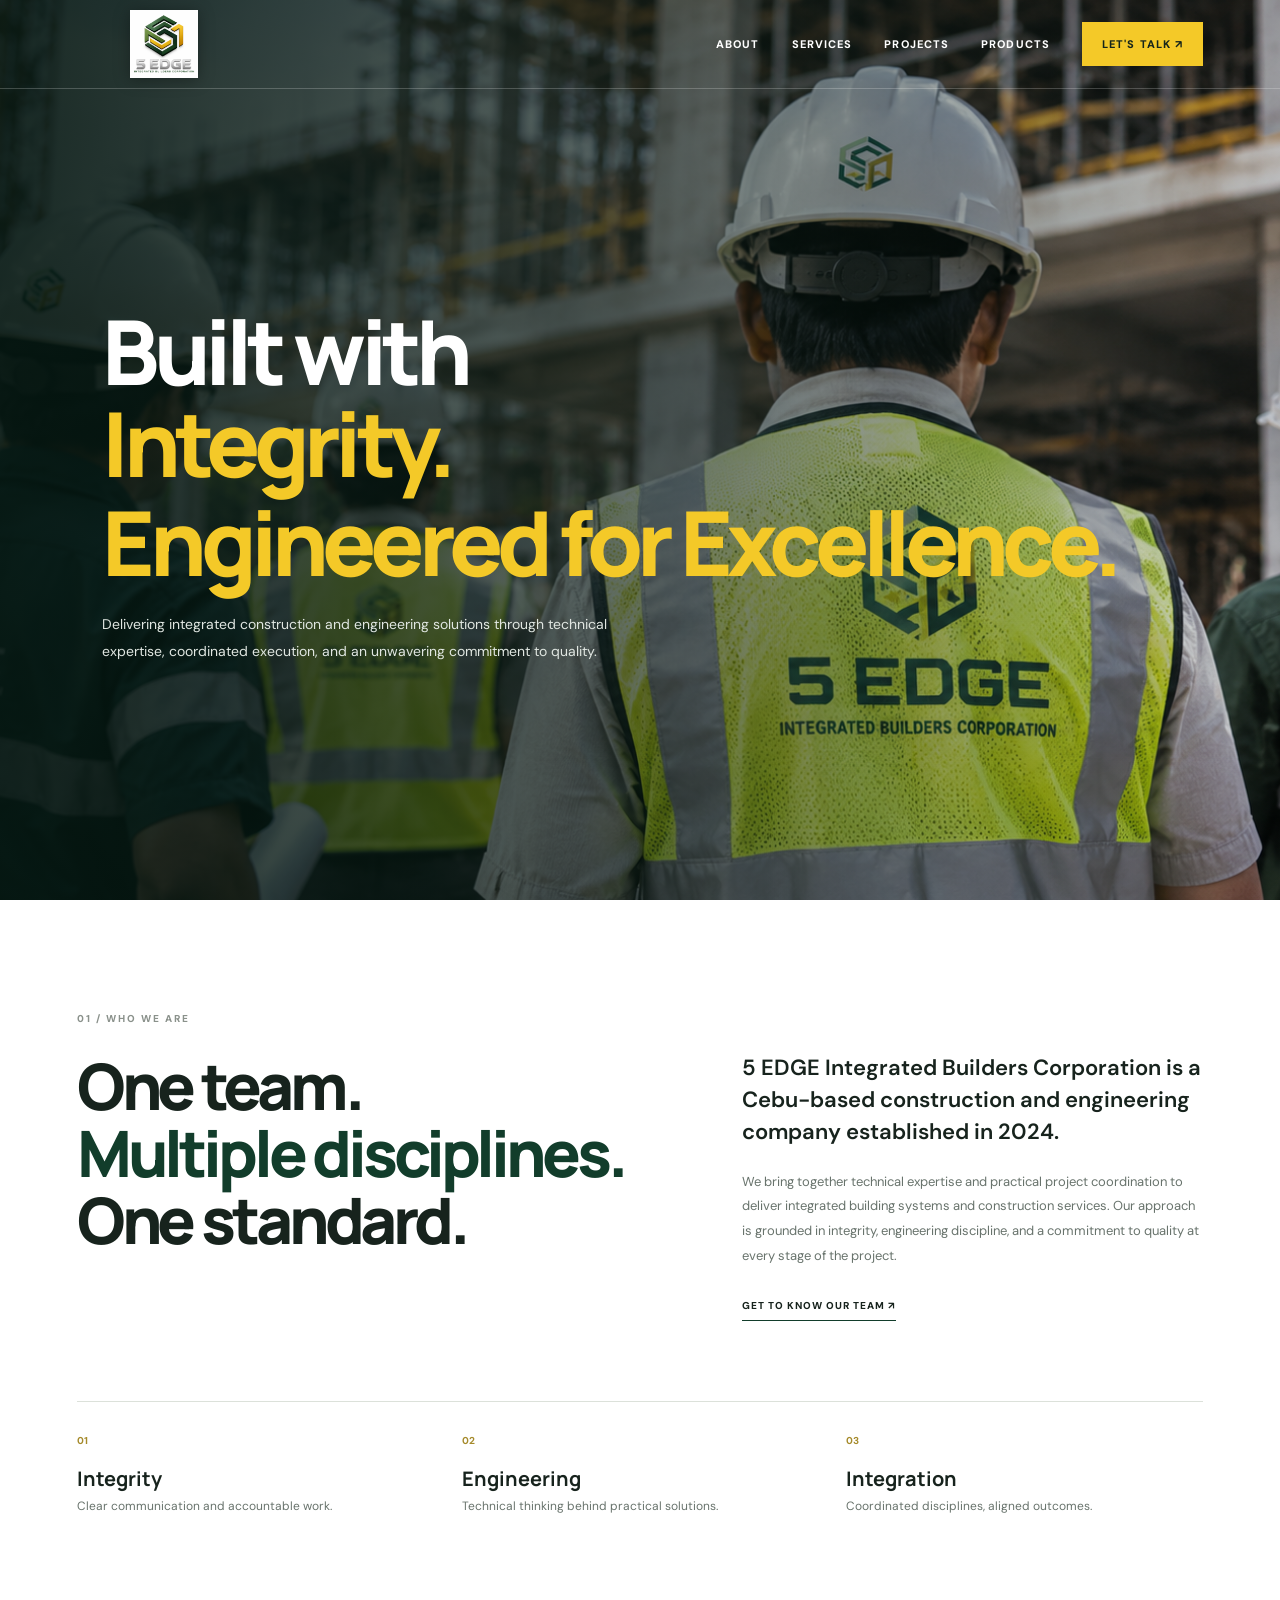
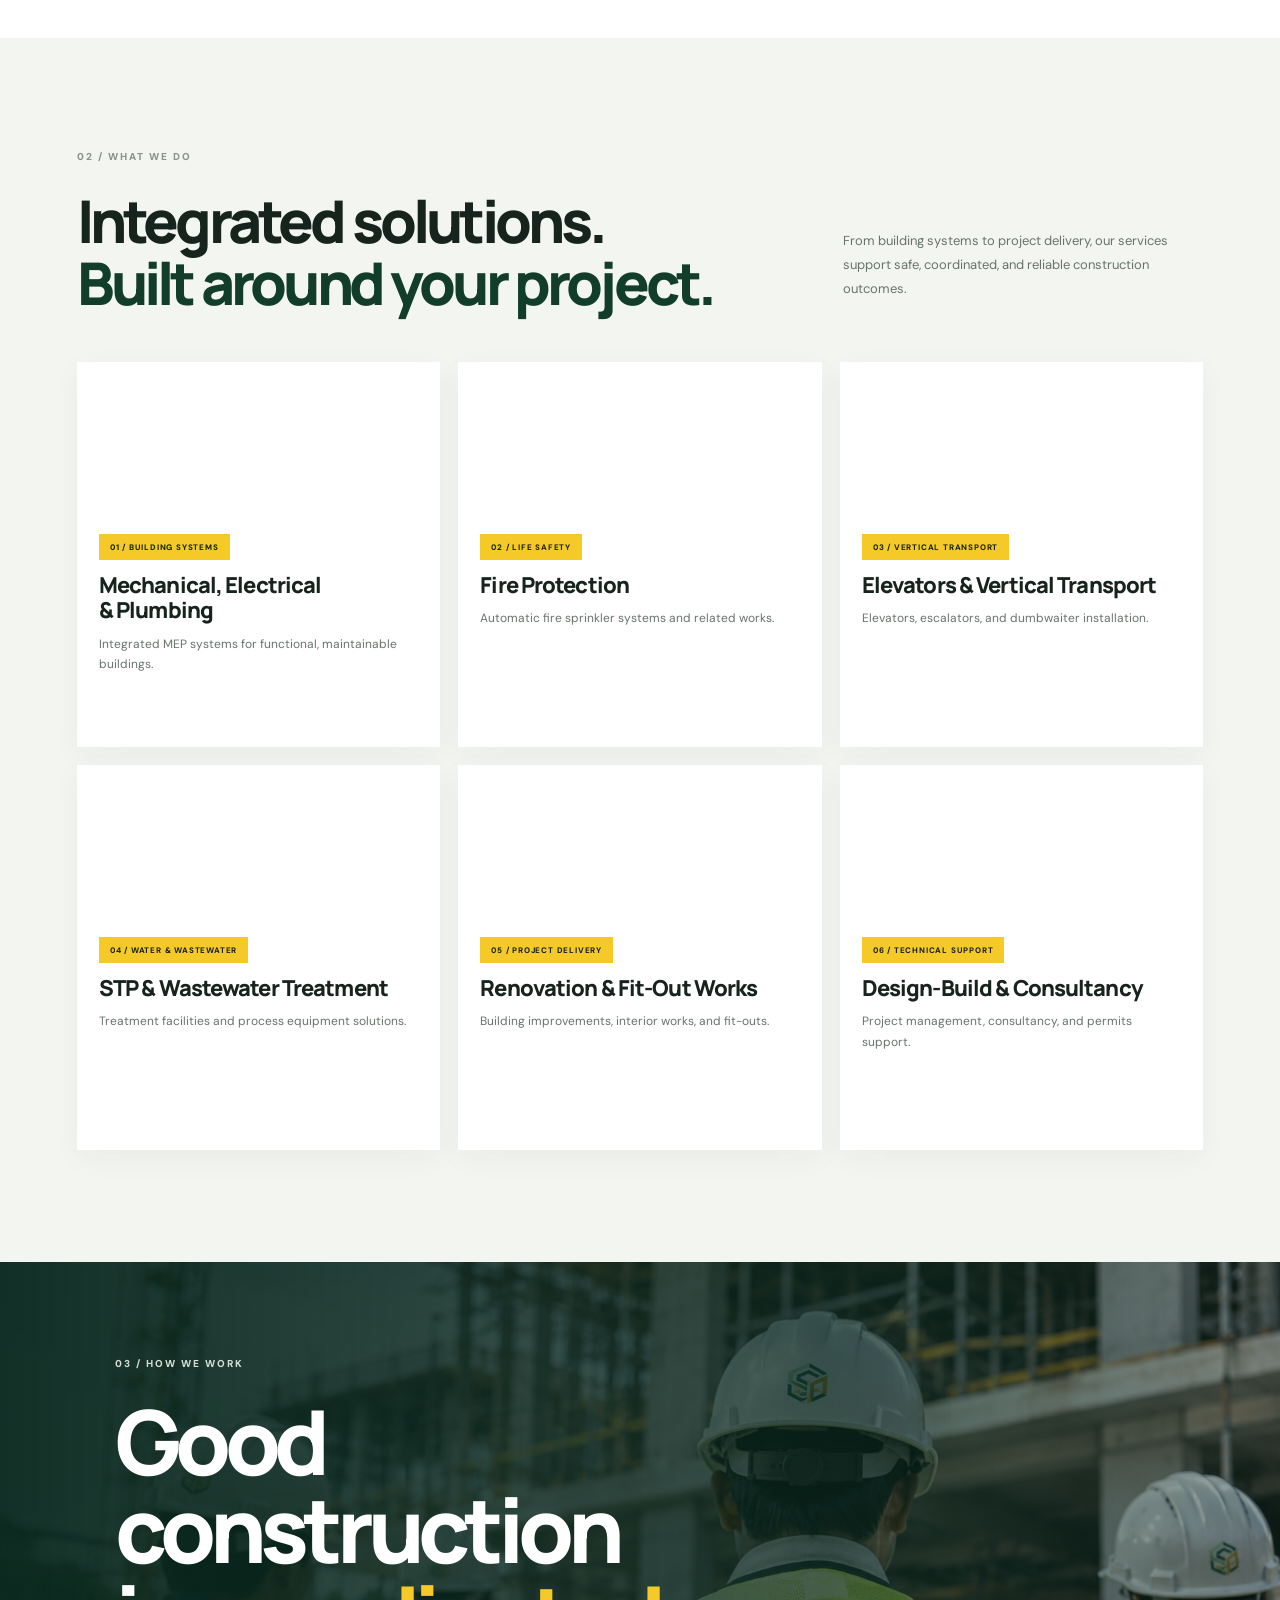
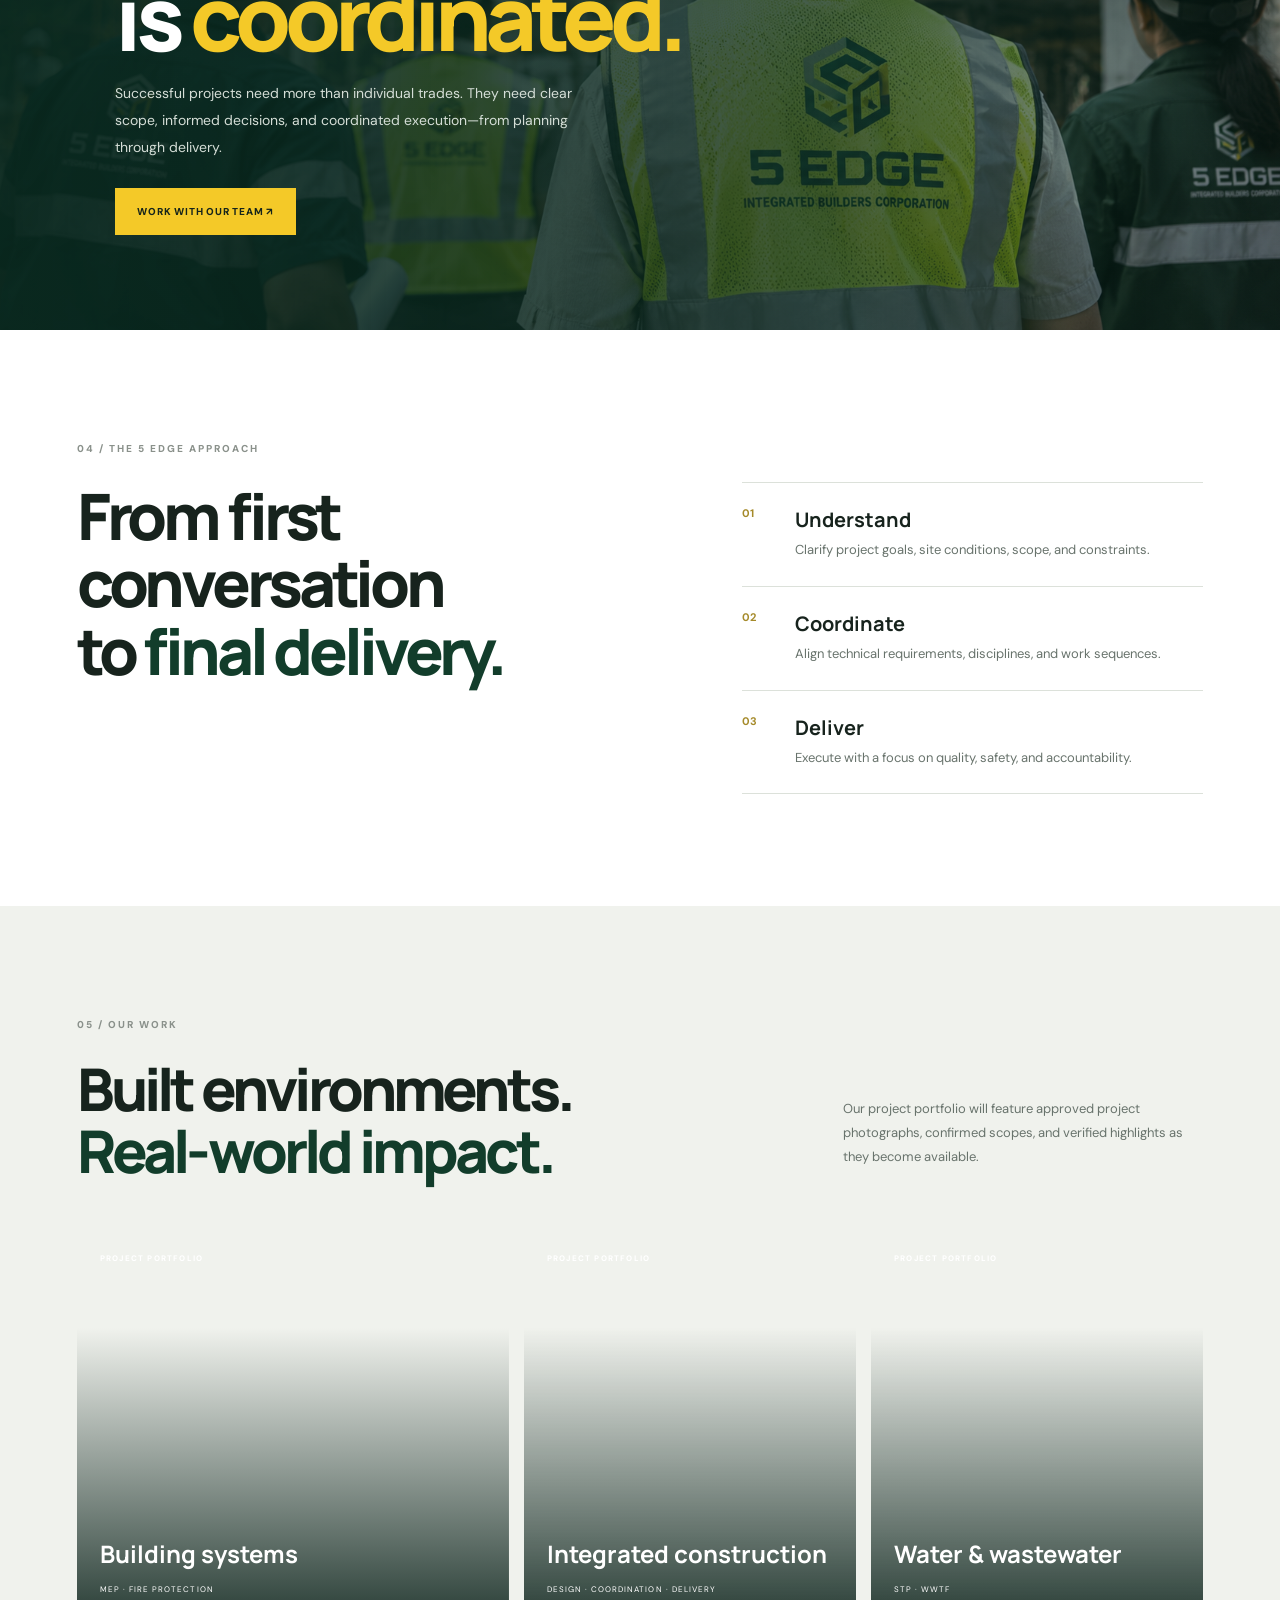
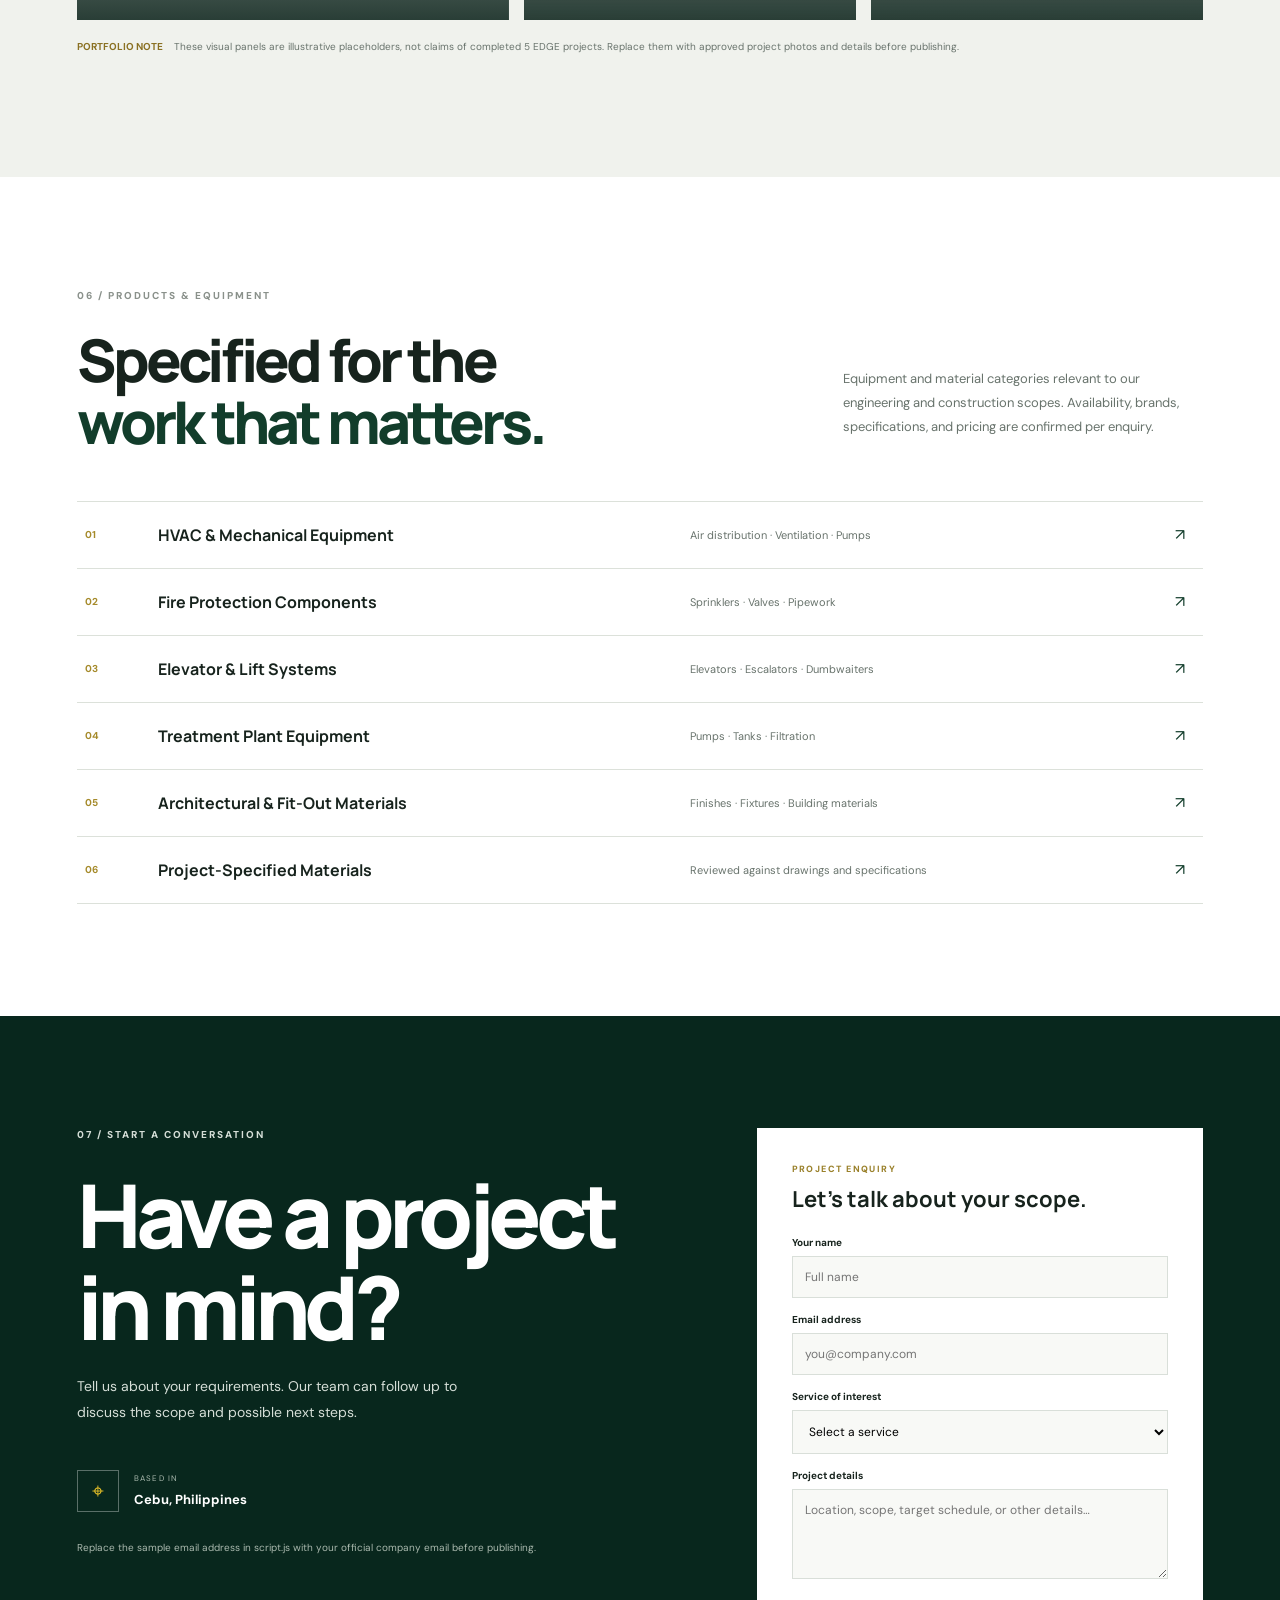
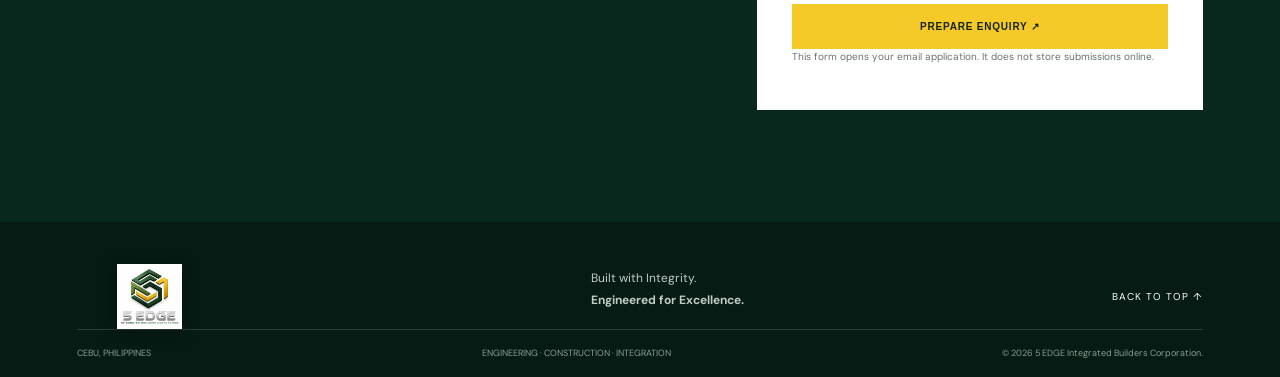
==== commit 3a897945: "Update index.html" ====
--- a/index.html
+++ b/index.html
@@ -1,4 +1,3 @@
-<!DOCTYPE html>
 <!DOCTYPE html>
 <html lang="en">
  <head>
@@ -28,22 +27,18 @@
      ☰
     </button>
     <nav id="nav">
-     <a href="#about">
-      About
-     </a>
-     <a href="#services">
-      Services
-     </a>
-     <a href="#projects">
-      Projects
-     </a>
-     <a href="#products">
-      Products
-     </a>
-     <a class="nav-cta" href="#contact">
-      Let&rsquo;s Talk &nearrow;
-     </a>
-    </nav>
+    <a href="about.html">About</a>
+
+    <a href="services.html">Services</a>
+
+    <a href="projects.html">Projects</a>
+
+    <a href="products.html">Products</a>
+
+    <a class="nav-cta" href="contact.html">
+        Let's Talk &nearrow;
+    </a>
+</nav>
    </div>
   </header>
   <main id="main">
@@ -73,7 +68,8 @@
 
         <!-- SECOND COMPANY TAGLINE -->
         <h2 class="hero-tagline">
-            Engineered for Excellence.
+          Engineered for
+          <span class="yellow">Excellence.</span>
         </h2>
 
         <!-- COMPANY DESCRIPTION -->
--- a/styles.css
+++ b/styles.css
@@ -1012,3 +1012,215 @@
         transition:none!important
     }
 }
+
+/* ==========================================
+   5 EDGE WEBSITE - LANDING PAGE UPDATE
+   FULL SCREEN HERO
+   ========================================== */
+
+/* GENERAL PAGE SETTINGS */
+
+html {
+    scroll-behavior: smooth;
+    scroll-padding-top: 88px;
+}
+
+body {
+    margin: 0;
+    overflow-x: hidden;
+}
+
+/* HEADER AND NAVIGATION */
+
+.header {
+    position: absolute;
+    top: 0;
+    left: 0;
+    right: 0;
+    z-index: 100;
+}
+
+.nav-wrap {
+    height: 88px;
+    padding-left: 6%;
+    padding-right: 6%;
+}
+
+.brand {
+    width: 175px;
+    height: 68px;
+}
+
+nav {
+    gap: 32px;
+}
+
+/* FULL SCREEN HERO */
+
+.hero {
+    width: 100%;
+    height: 100vh;
+    height: 100svh;
+    min-height: 0;
+    max-height: none;
+    position: relative;
+    display: flex;
+    align-items: center;
+    overflow: hidden;
+}
+
+.hero-photo {
+    position: absolute;
+    inset: 0;
+    background-position: center center;
+    background-size: cover;
+    background-repeat: no-repeat;
+}
+
+.hero-overlay {
+    position: absolute;
+    inset: 0;
+    background:
+        linear-gradient(
+            90deg,
+            rgba(4, 22, 16, 0.90) 0%,
+            rgba(4, 22, 16, 0.65) 45%,
+            rgba(4, 22, 16, 0.12) 100%
+        );
+}
+
+.hero-content {
+    position: relative;
+    z-index: 2;
+    width: 100%;
+    max-width: 1440px;
+    margin: 0 auto;
+    padding: 120px 8% 50px;
+}
+
+/* MAIN TAGLINE */
+
+.hero h1 {
+    font-family: var(--display);
+    font-size: clamp(58px, 7vw, 100px);
+    font-weight: 800;
+    line-height: 1.02;
+    letter-spacing: -0.065em;
+    margin: 0 0 8px;
+}
+
+.hero h1 em {
+    color: var(--yellow);
+    font-style: normal;
+}
+
+/* SECOND TAGLINE */
+
+.hero .hero-tagline {
+    font-family: var(--display);
+    font-size: clamp(58px, 7vw, 100px);
+    font-weight: 800;
+    line-height: 1.02;
+    letter-spacing: -0.065em;
+    color: var(--yellow);
+    margin: 0 0 24px;
+}
+
+/* HERO DESCRIPTION */
+
+.hero-desc {
+    max-width: 570px;
+    font-size: 14px;
+    line-height: 1.9;
+    color: #e1e7e2;
+    margin: 0;
+}
+
+/* REMOVE UNUSED HERO DECORATIONS */
+
+.hero-index,
+.hero-foot,
+.eyebrow,
+.actions {
+    display: none;
+}
+
+/* MOBILE RESPONSIVE */
+
+@media (max-width: 640px) {
+
+    .nav-wrap {
+        height: 72px;
+        padding-left: 5%;
+        padding-right: 5%;
+    }
+
+    .brand {
+        width: 135px;
+        height: 55px;
+    }
+
+    .hero {
+        height: 100vh;
+        height: 100svh;
+        min-height: 0;
+        max-height: none;
+        align-items: center;
+    }
+
+    .hero-photo {
+        background-position: 58% center;
+    }
+
+    .hero-overlay {
+        background:
+            linear-gradient(
+                0deg,
+                rgba(4, 22, 16, 0.92) 0%,
+                rgba(4, 22, 16, 0.60) 60%,
+                rgba(4, 22, 16, 0.30) 100%
+            );
+    }
+
+    .hero-content {
+        padding: 100px 7% 40px;
+    }
+
+    .hero h1 {
+        font-size: clamp(42px, 11vw, 64px);
+        line-height: 1.04;
+        margin-bottom: 8px;
+    }
+
+    .hero .hero-tagline {
+        font-size: clamp(42px, 11vw, 64px);
+        line-height: 1.04;
+        margin-bottom: 20px;
+    }
+
+    .hero-desc {
+        max-width: 420px;
+        font-size: 12px;
+        line-height: 1.8;
+    }
+
+    nav {
+        top: 71px;
+    }
+}
+
+/* TABLET RESPONSIVE */
+
+@media (min-width: 641px) and (max-width: 900px) {
+
+    .hero h1,
+    .hero .hero-tagline {
+        font-size: clamp(52px, 7vw, 72px);
+    }
+
+    .hero-content {
+        padding-left: 7%;
+        padding-right: 7%;
+    }
+
+}
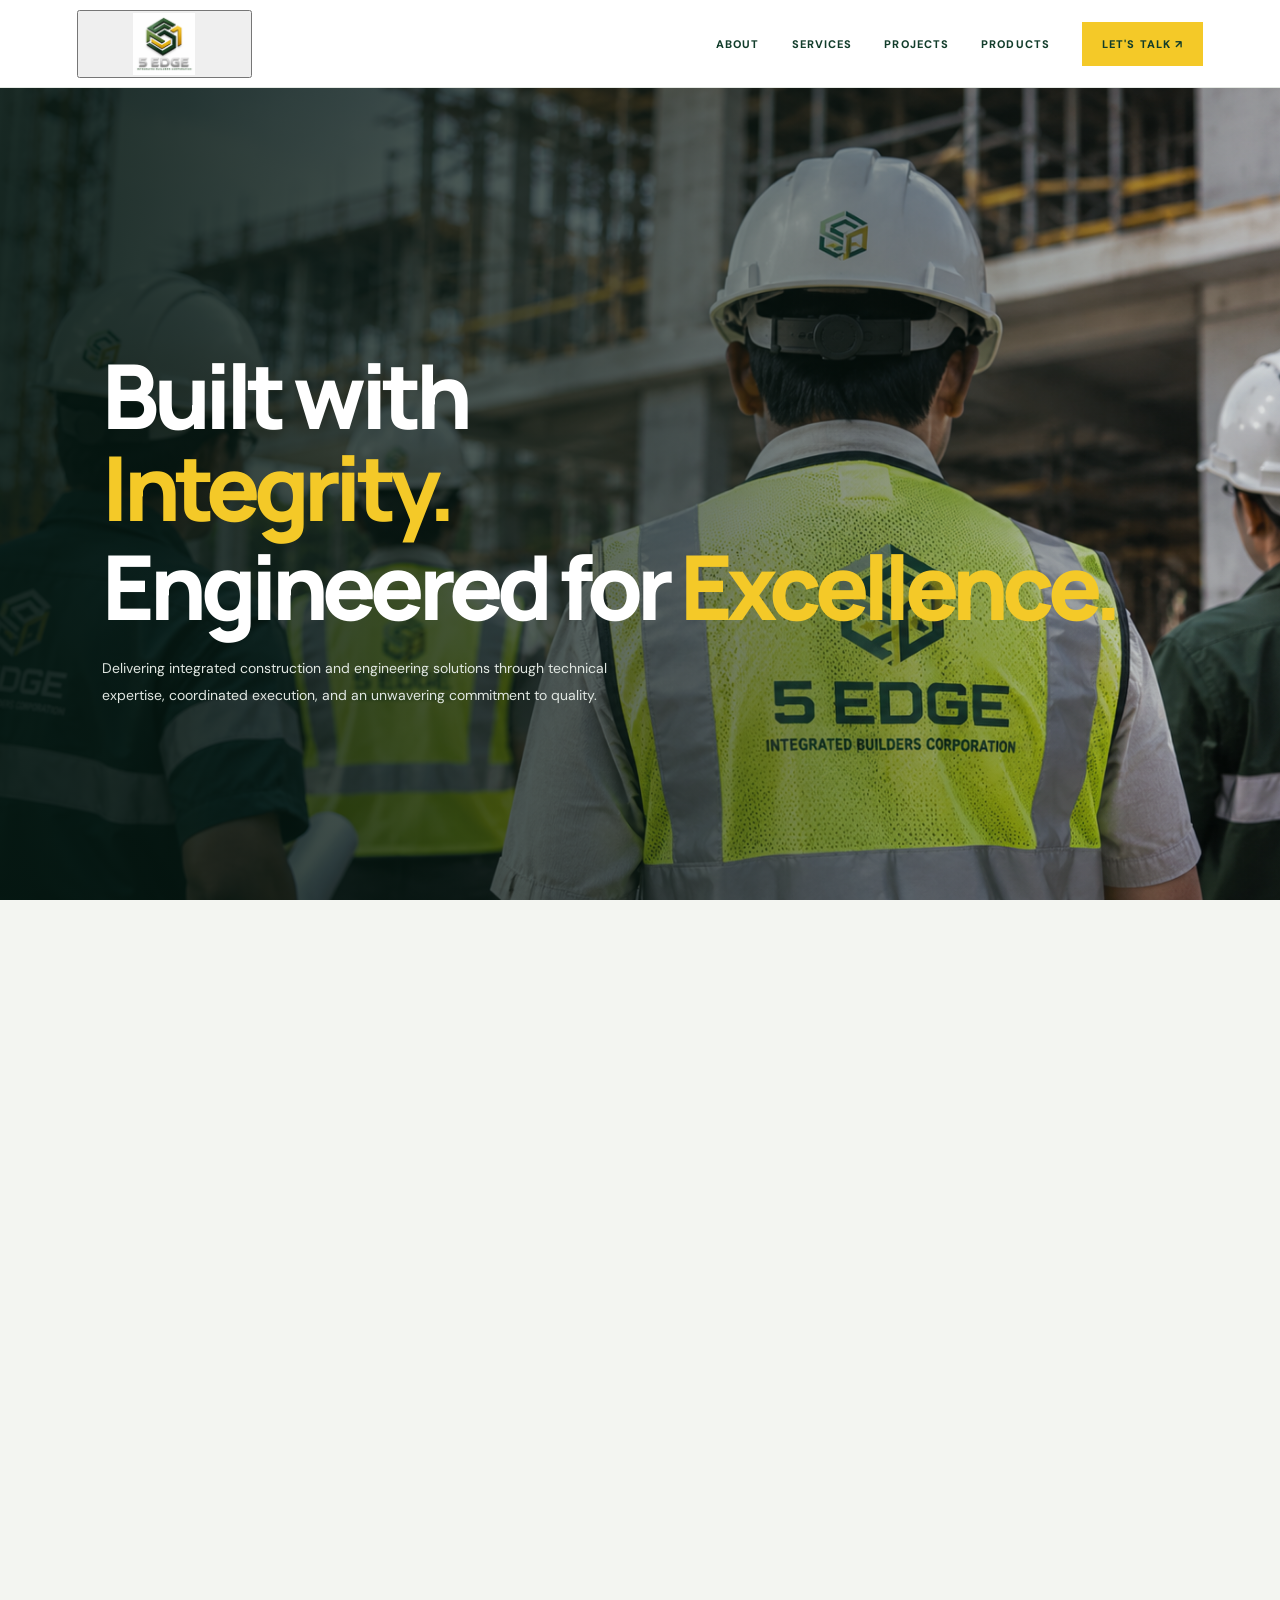
==== commit 95ec4bca: "Update index.html" ====
--- a/index.html
+++ b/index.html
@@ -20,9 +20,12 @@
   </a>
   <header class="header" id="top">
    <div class="nav-wrap">
-    <a class="brand" href="#top">
-     <img alt="5 EDGE Integrated Builders Corporation" src="assets/company-logo.png"/>
-    </a>
+    <button class="brand logo-trigger" type="button" aria-label="View company logo">
+    <img
+        src="assets/company-logo.png"
+        alt="5 EDGE Integrated Builders Corporation"
+    >
+    </button>
     <button aria-expanded="false" aria-label="Open navigation" class="menu-toggle">
      ☰
     </button>
@@ -642,5 +645,32 @@
   </footer>
   <script src="script.js">
   </script>
+
+  <!-- COMPANY LOGO PREVIEW -->
+
+<div class="logo-modal" id="logo-modal">
+
+    <button class="logo-close" id="logo-close" aria-label="Close">
+        &times;
+    </button>
+
+    <div class="logo-modal-content">
+
+        <img
+            src="assets/company-logo.png"
+            alt="5 EDGE Integrated Builders Corporation Logo"
+        >
+
+        <a
+            href="assets/company-logo.png"
+            download="5-EDGE-Company-Logo.png"
+            class="logo-download"
+        >
+            Download Logo &darr;
+        </a>
+
+    </div>
+
+</div>
  </body>
 </html>
--- a/styles.css
+++ b/styles.css
@@ -1224,3 +1224,118 @@
     }
 
 }
+
+
+/* ==========================================
+   5 EDGE - HOMEPAGE DESIGN UPDATE
+   ========================================== */
+
+/* WHITE HEADER */
+
+.header {
+    position: absolute;
+    top: 0;
+    left: 0;
+    right: 0;
+    height: 88px;
+    background: #ffffff;
+    border-bottom: 1px solid #e5e9e4;
+}
+
+.nav-wrap {
+    height: 88px;
+}
+
+.brand img {
+    filter: none;
+}
+
+nav a {
+    color: #123d2b;
+}
+
+nav a:hover {
+    color: #b18d00;
+}
+
+.nav-cta {
+    background: #f4c928;
+    color: #123d2b;
+}
+
+/* HERO TAGLINE COLORS */
+
+.hero h1,
+.hero .hero-tagline {
+    font-family: var(--display);
+    font-size: clamp(58px, 7vw, 100px);
+    font-weight: 800;
+    line-height: 1.02;
+    letter-spacing: -0.065em;
+}
+
+.hero h1 em {
+    color: #f4c928;
+}
+
+.hero .hero-tagline {
+    color: #ffffff;
+    margin: 0 0 24px;
+}
+
+.hero .hero-tagline .yellow {
+    color: #f4c928;
+}
+
+/* HOMEPAGE VIEWPORT */
+
+html,
+body {
+    width: 100%;
+    height: 100%;
+    overflow: hidden;
+}
+
+.hero {
+    height: calc(100vh - 88px);
+    height: calc(100svh - 88px);
+    min-height: 0;
+    max-height: none;
+    margin-top: 88px;
+}
+
+/* MOBILE HEADER */
+
+@media (max-width: 640px) {
+
+    .header {
+        height: 72px;
+    }
+
+    .nav-wrap {
+        height: 72px;
+    }
+
+    nav {
+        background: #ffffff;
+        top: 71px;
+    }
+
+    nav a {
+        color: #123d2b;
+    }
+
+    .hero {
+        height: calc(100vh - 72px);
+        height: calc(100svh - 72px);
+        margin-top: 72px;
+        min-height: 0;
+    }
+
+    .hero h1,
+    .hero .hero-tagline {
+        font-size: clamp(42px, 11vw, 64px);
+    }
+
+}
+
